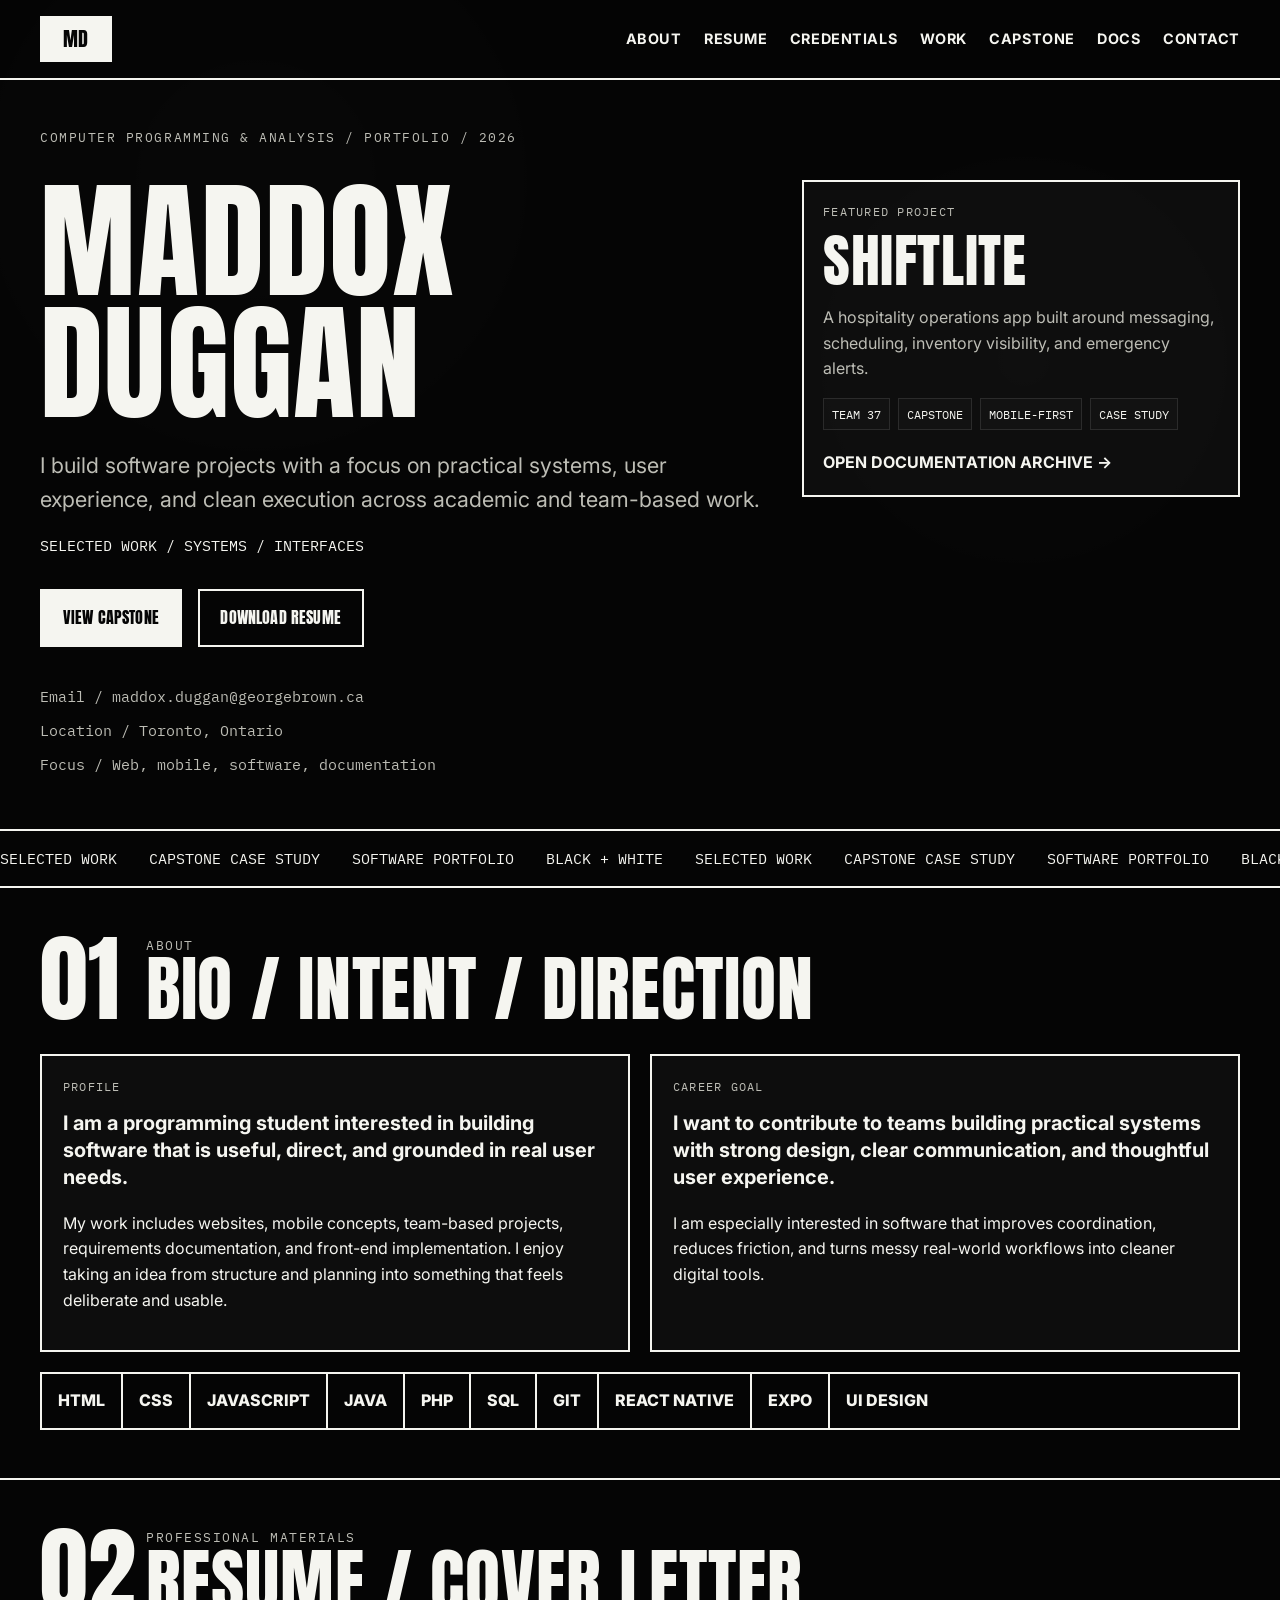
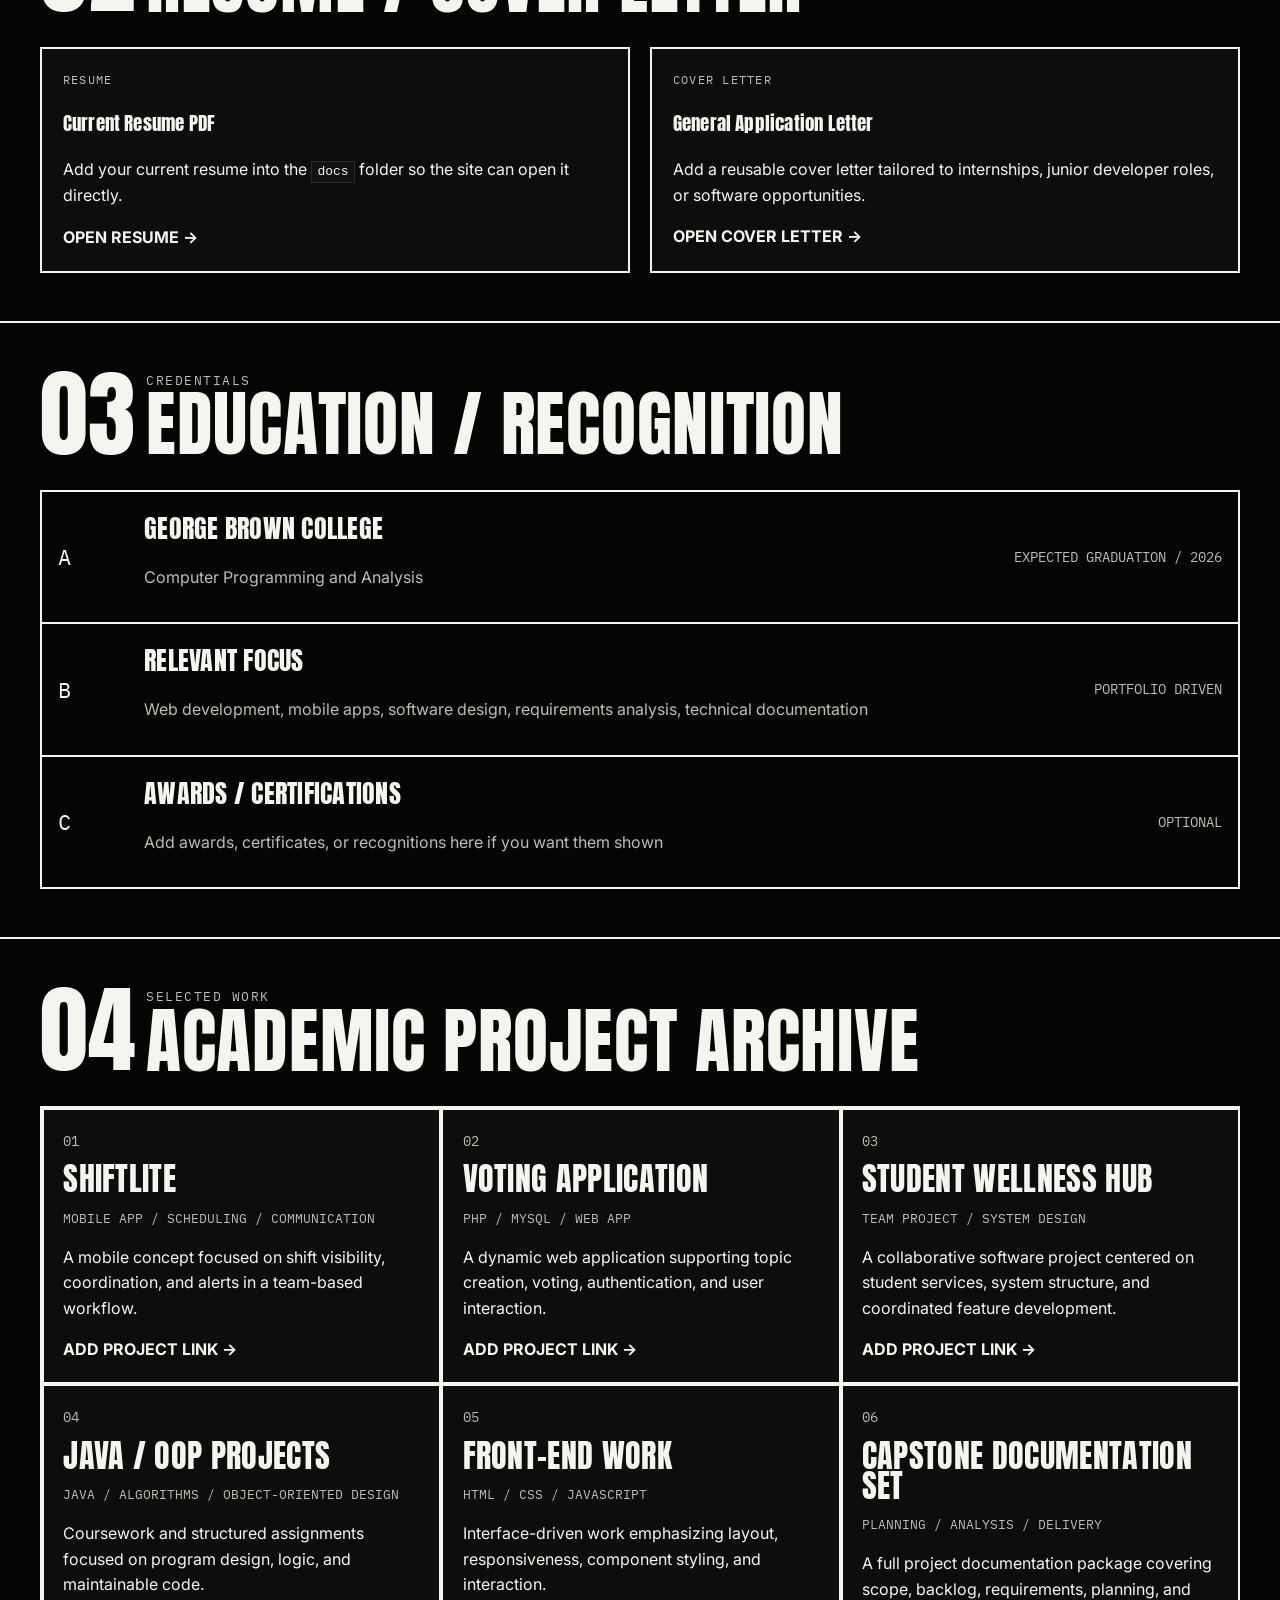
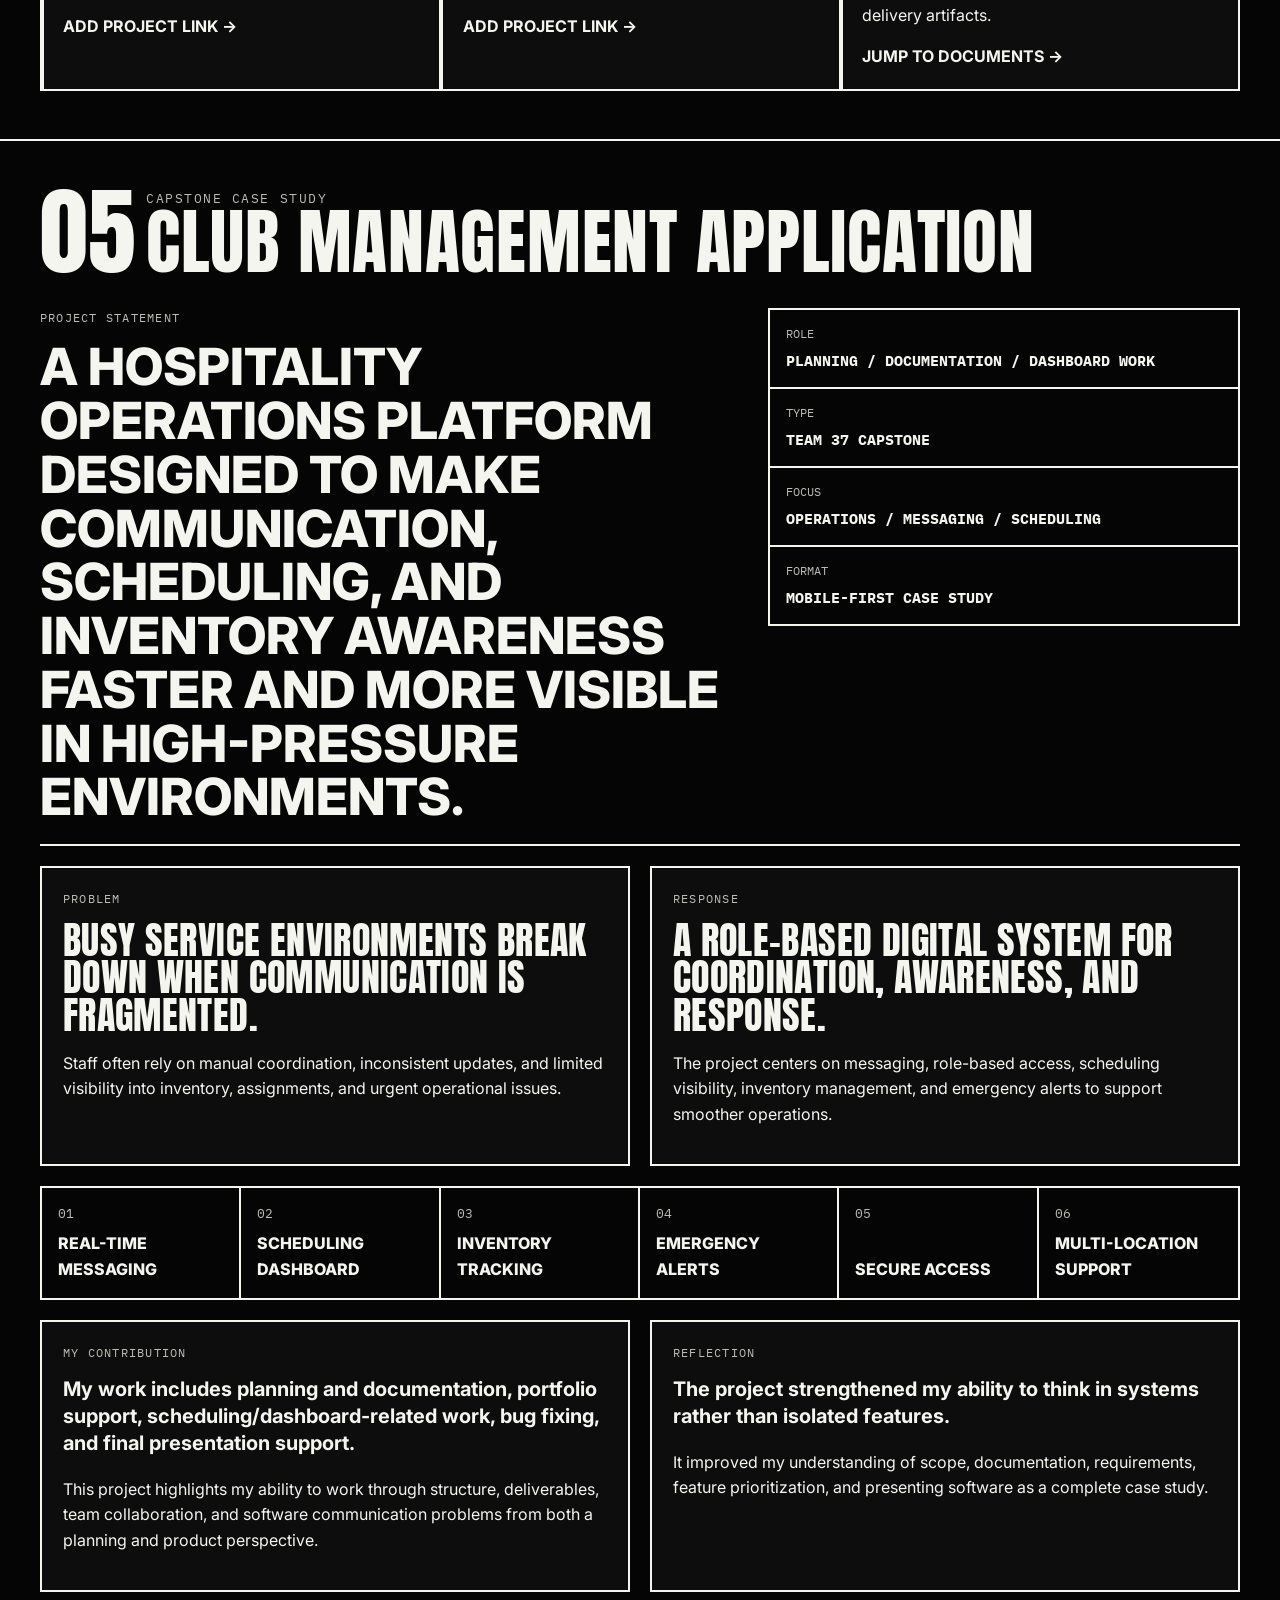
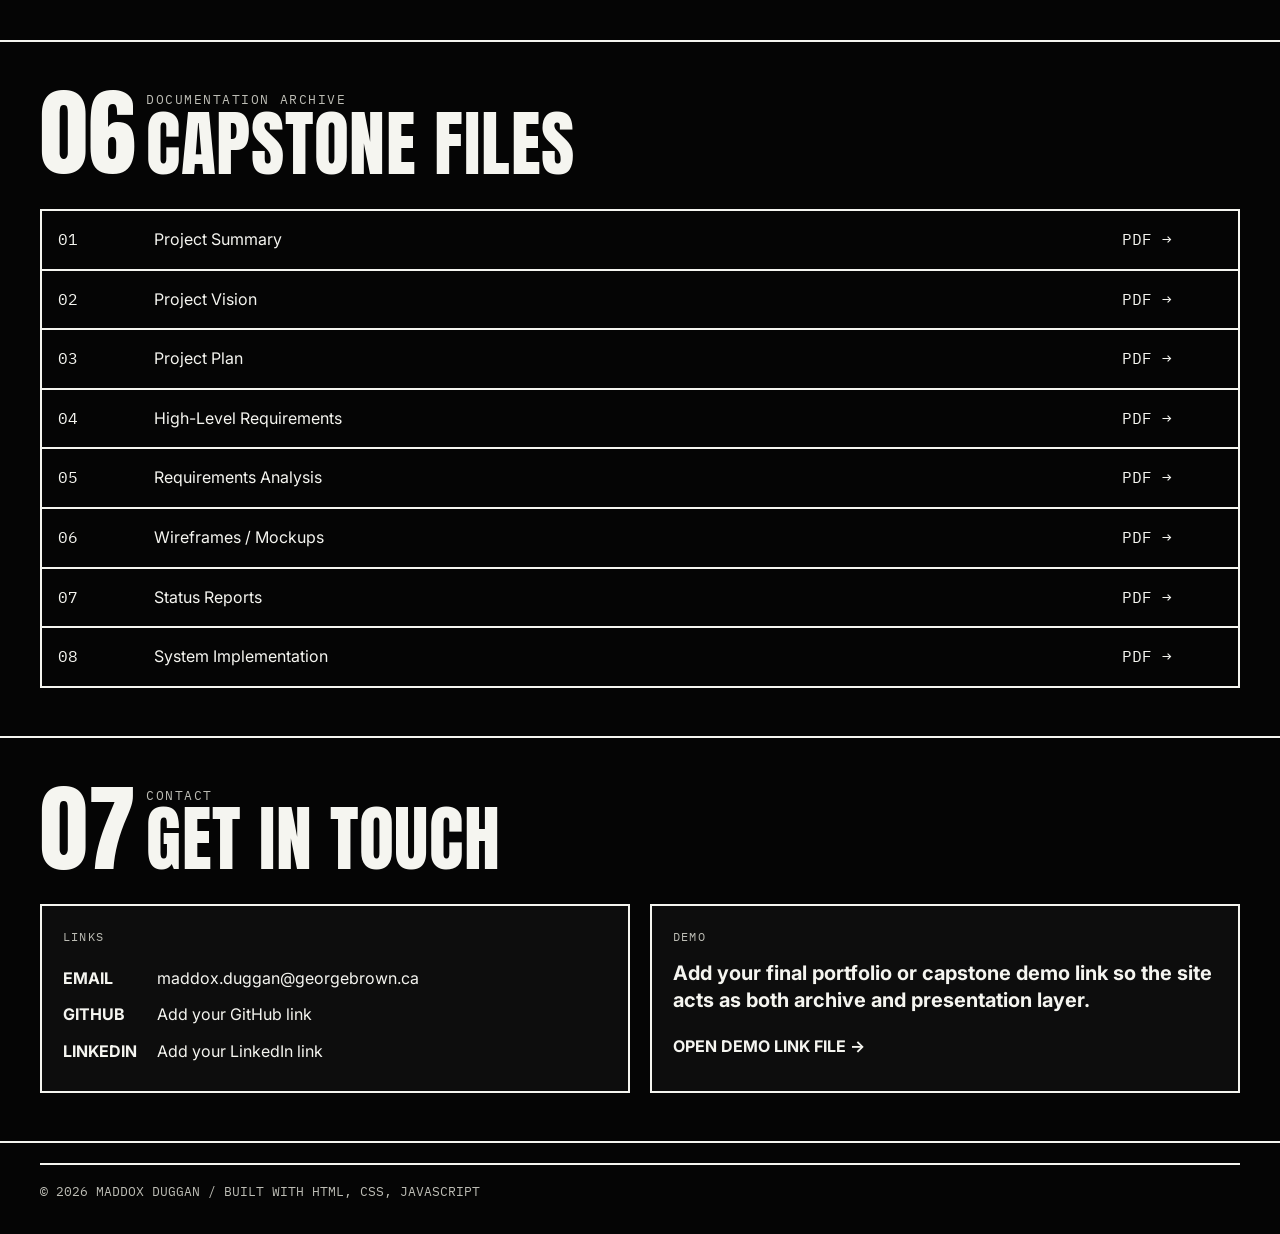
==== index.html @ ca5f4f42 "new design commit" ====
<!DOCTYPE html>
<html lang="en">
<head>
    <meta charset="UTF-8" />
    <meta name="viewport" content="width=device-width, initial-scale=1.0" />
    <title>Maddox Duggan | Portfolio</title>
    <meta
            name="description"
            content="Brutalist black-and-white portfolio for Maddox Duggan featuring capstone work, academic projects, and professional materials."
    />

    <link rel="preconnect" href="https://fonts.googleapis.com" />
    <link rel="preconnect" href="https://fonts.gstatic.com" crossorigin />
    <link
            href="https://fonts.googleapis.com/css2?family=Anton&family=IBM+Plex+Mono:wght@400;500;700&family=Inter:wght@400;500;600;700;800&display=swap"
            rel="stylesheet"
    />

    <link rel="stylesheet" href="css/styles.css" />
</head>
<body>
<div class="noise"></div>

<header class="site-header">
    <div class="container nav">
        <a href="#home" class="logo">MD</a>

        <button
                class="nav-toggle"
                id="navToggle"
                aria-label="Open navigation menu"
                aria-expanded="false"
        >
            MENU
        </button>

        <nav class="site-nav" id="siteNav">
            <a href="#about">About</a>
            <a href="#resume">Resume</a>
            <a href="#credentials">Credentials</a>
            <a href="#samples">Work</a>
            <a href="#capstone">Capstone</a>
            <a href="#documents">Docs</a>
            <a href="#contact">Contact</a>
        </nav>
    </div>
</header>

<main>
    <section id="home" class="hero section-lined">
        <div class="container">
            <div class="hero-top reveal">
                <p class="eyebrow">Computer Programming & Analysis / Portfolio / 2026</p>
            </div>

            <div class="hero-grid">
                <div class="hero-left reveal">
                    <h1 class="hero-name">
                        <span>Maddox</span>
                        <span>Duggan</span>
                    </h1>

                    <p class="hero-subtitle">
                        I build software projects with a focus on practical systems,
                        user experience, and clean execution across academic and team-based work.
                    </p>

                    <p class="type-line mono">
                        <span id="typedText"></span>
                    </p>

                    <div class="hero-actions">
                        <a class="btn btn-primary" href="#capstone">View Capstone</a>
                        <a class="btn btn-secondary" href="docs/resume.pdf" target="_blank">Download Resume</a>
                    </div>

                    <ul class="hero-meta mono">
                        <li>Email / maddox.duggan@georgebrown.ca</li>
                        <li>Location / Toronto, Ontario</li>
                        <li>Focus / Web, mobile, software, documentation</li>
                    </ul>
                </div>

                <aside class="hero-right reveal">
                    <div class="hero-panel">
                        <p class="panel-label mono">Featured Project</p>
                        <h2>ShiftLite</h2>
                        <p>
                            A hospitality operations app built around messaging, scheduling,
                            inventory visibility, and emergency alerts.
                        </p>

                        <div class="hero-tags mono">
                            <span>team 37</span>
                            <span>capstone</span>
                            <span>mobile-first</span>
                            <span>case study</span>
                        </div>

                        <a class="text-link" href="#documents">Open documentation archive →</a>
                    </div>
                </aside>
            </div>
        </div>
    </section>

    <section class="marquee-section">
        <div class="marquee">
            <div class="marquee-track mono">
                <span>SELECTED WORK</span>
                <span>CAPSTONE CASE STUDY</span>
                <span>SOFTWARE PORTFOLIO</span>
                <span>BLACK + WHITE</span>
                <span>SELECTED WORK</span>
                <span>CAPSTONE CASE STUDY</span>
                <span>SOFTWARE PORTFOLIO</span>
                <span>BLACK + WHITE</span>
            </div>
        </div>
    </section>

    <section id="about" class="section section-lined">
        <div class="container">
            <div class="section-header reveal">
                <span class="section-number">01</span>
                <div>
                    <p class="eyebrow">About</p>
                    <h2>Bio / Intent / Direction</h2>
                </div>
            </div>

            <div class="split-grid">
                <div class="brutal-card reveal">
                    <p class="card-kicker mono">Profile</p>
                    <p class="large-copy">
                        I am a programming student interested in building software that is
                        useful, direct, and grounded in real user needs.
                    </p>
                    <p>
                        My work includes websites, mobile concepts, team-based projects,
                        requirements documentation, and front-end implementation. I enjoy
                        taking an idea from structure and planning into something that feels
                        deliberate and usable.
                    </p>
                </div>

                <div class="brutal-card reveal">
                    <p class="card-kicker mono">Career Goal</p>
                    <p class="large-copy">
                        I want to contribute to teams building practical systems with strong design,
                        clear communication, and thoughtful user experience.
                    </p>
                    <p>
                        I am especially interested in software that improves coordination,
                        reduces friction, and turns messy real-world workflows into cleaner digital tools.
                    </p>
                </div>
            </div>

            <div class="skills-strip reveal">
                <span>HTML</span>
                <span>CSS</span>
                <span>JAVASCRIPT</span>
                <span>JAVA</span>
                <span>PHP</span>
                <span>SQL</span>
                <span>GIT</span>
                <span>REACT NATIVE</span>
                <span>EXPO</span>
                <span>UI DESIGN</span>
            </div>
        </div>
    </section>

    <section id="resume" class="section section-lined">
        <div class="container">
            <div class="section-header reveal">
                <span class="section-number">02</span>
                <div>
                    <p class="eyebrow">Professional Materials</p>
                    <h2>Resume / Cover Letter</h2>
                </div>
            </div>

            <div class="split-grid">
                <div class="brutal-card reveal">
                    <p class="card-kicker mono">Resume</p>
                    <h3>Current Resume PDF</h3>
                    <p>
                        Add your current resume into the <code>docs</code> folder so the site
                        can open it directly.
                    </p>
                    <a class="text-link" href="docs/resume.pdf" target="_blank">Open Resume →</a>
                </div>

                <div class="brutal-card reveal">
                    <p class="card-kicker mono">Cover Letter</p>
                    <h3>General Application Letter</h3>
                    <p>
                        Add a reusable cover letter tailored to internships, junior developer
                        roles, or software opportunities.
                    </p>
                    <a class="text-link" href="docs/cover-letter.pdf" target="_blank">Open Cover Letter →</a>
                </div>
            </div>
        </div>
    </section>

    <section id="credentials" class="section section-lined">
        <div class="container">
            <div class="section-header reveal">
                <span class="section-number">03</span>
                <div>
                    <p class="eyebrow">Credentials</p>
                    <h2>Education / Recognition</h2>
                </div>
            </div>

            <div class="stack-grid">
                <div class="row-card reveal">
                    <div class="row-index mono">A</div>
                    <div class="row-content">
                        <h3>George Brown College</h3>
                        <p>Computer Programming and Analysis</p>
                    </div>
                    <div class="row-meta mono">Expected Graduation / 2026</div>
                </div>

                <div class="row-card reveal">
                    <div class="row-index mono">B</div>
                    <div class="row-content">
                        <h3>Relevant Focus</h3>
                        <p>Web development, mobile apps, software design, requirements analysis, technical documentation</p>
                    </div>
                    <div class="row-meta mono">Portfolio Driven</div>
                </div>

                <div class="row-card reveal">
                    <div class="row-index mono">C</div>
                    <div class="row-content">
                        <h3>Awards / Certifications</h3>
                        <p>Add awards, certificates, or recognitions here if you want them shown</p>
                    </div>
                    <div class="row-meta mono">Optional</div>
                </div>
            </div>
        </div>
    </section>

    <section id="samples" class="section section-lined">
        <div class="container">
            <div class="section-header reveal">
                <span class="section-number">04</span>
                <div>
                    <p class="eyebrow">Selected Work</p>
                    <h2>Academic Project Archive</h2>
                </div>
            </div>

            <div class="work-grid">
                <article class="work-card reveal">
                    <p class="work-index mono">01</p>
                    <h3>ShiftLite</h3>
                    <p class="mono small-meta">Mobile App / Scheduling / Communication</p>
                    <p>
                        A mobile concept focused on shift visibility, coordination,
                        and alerts in a team-based workflow.
                    </p>
                    <a class="text-link" href="#">Add project link →</a>
                </article>

                <article class="work-card reveal">
                    <p class="work-index mono">02</p>
                    <h3>Voting Application</h3>
                    <p class="mono small-meta">PHP / MySQL / Web App</p>
                    <p>
                        A dynamic web application supporting topic creation, voting,
                        authentication, and user interaction.
                    </p>
                    <a class="text-link" href="#">Add project link →</a>
                </article>

                <article class="work-card reveal">
                    <p class="work-index mono">03</p>
                    <h3>Student Wellness Hub</h3>
                    <p class="mono small-meta">Team Project / System Design</p>
                    <p>
                        A collaborative software project centered on student services,
                        system structure, and coordinated feature development.
                    </p>
                    <a class="text-link" href="#">Add project link →</a>
                </article>

                <article class="work-card reveal">
                    <p class="work-index mono">04</p>
                    <h3>Java / OOP Projects</h3>
                    <p class="mono small-meta">Java / Algorithms / Object-Oriented Design</p>
                    <p>
                        Coursework and structured assignments focused on program design,
                        logic, and maintainable code.
                    </p>
                    <a class="text-link" href="#">Add project link →</a>
                </article>

                <article class="work-card reveal">
                    <p class="work-index mono">05</p>
                    <h3>Front-End Work</h3>
                    <p class="mono small-meta">HTML / CSS / JavaScript</p>
                    <p>
                        Interface-driven work emphasizing layout, responsiveness,
                        component styling, and interaction.
                    </p>
                    <a class="text-link" href="#">Add project link →</a>
                </article>

                <article class="work-card reveal">
                    <p class="work-index mono">06</p>
                    <h3>Capstone Documentation Set</h3>
                    <p class="mono small-meta">Planning / Analysis / Delivery</p>
                    <p>
                        A full project documentation package covering scope, backlog,
                        requirements, planning, and delivery artifacts.
                    </p>
                    <a class="text-link" href="#documents">Jump to documents →</a>
                </article>
            </div>
        </div>
    </section>

    <section id="capstone" class="section section-lined capstone-case">
        <div class="container">
            <div class="section-header reveal">
                <span class="section-number">05</span>
                <div>
                    <p class="eyebrow">Capstone Case Study</p>
                    <h2>Club Management Application</h2>
                </div>
            </div>

            <div class="case-hero reveal">
                <div class="case-statement">
                    <p class="card-kicker mono">Project Statement</p>
                    <p class="case-large">
                        A hospitality operations platform designed to make communication,
                        scheduling, and inventory awareness faster and more visible in high-pressure environments.
                    </p>
                </div>

                <div class="case-meta mono">
                    <div><span>Role</span><strong>Planning / Documentation / Dashboard Work</strong></div>
                    <div><span>Type</span><strong>Team 37 Capstone</strong></div>
                    <div><span>Focus</span><strong>Operations / Messaging / Scheduling</strong></div>
                    <div><span>Format</span><strong>Mobile-first case study</strong></div>
                </div>
            </div>

            <div class="case-grid">
                <div class="case-block reveal">
                    <p class="card-kicker mono">Problem</p>
                    <h3>Busy service environments break down when communication is fragmented.</h3>
                    <p>
                        Staff often rely on manual coordination, inconsistent updates, and limited
                        visibility into inventory, assignments, and urgent operational issues.
                    </p>
                </div>

                <div class="case-block reveal">
                    <p class="card-kicker mono">Response</p>
                    <h3>A role-based digital system for coordination, awareness, and response.</h3>
                    <p>
                        The project centers on messaging, role-based access, scheduling visibility,
                        inventory management, and emergency alerts to support smoother operations.
                    </p>
                </div>
            </div>

            <div class="feature-banner reveal">
                <div class="banner-item">
                    <span class="mono">01</span>
                    <p>Real-Time Messaging</p>
                </div>
                <div class="banner-item">
                    <span class="mono">02</span>
                    <p>Scheduling Dashboard</p>
                </div>
                <div class="banner-item">
                    <span class="mono">03</span>
                    <p>Inventory Tracking</p>
                </div>
                <div class="banner-item">
                    <span class="mono">04</span>
                    <p>Emergency Alerts</p>
                </div>
                <div class="banner-item">
                    <span class="mono">05</span>
                    <p>Secure Access</p>
                </div>
                <div class="banner-item">
                    <span class="mono">06</span>
                    <p>Multi-Location Support</p>
                </div>
            </div>

            <div class="split-grid">
                <div class="brutal-card reveal">
                    <p class="card-kicker mono">My Contribution</p>
                    <p class="large-copy">
                        My work includes planning and documentation, portfolio support,
                        scheduling/dashboard-related work, bug fixing, and final presentation support.
                    </p>
                    <p>
                        This project highlights my ability to work through structure, deliverables,
                        team collaboration, and software communication problems from both a planning
                        and product perspective.
                    </p>
                </div>

                <div class="brutal-card reveal">
                    <p class="card-kicker mono">Reflection</p>
                    <p class="large-copy">
                        The project strengthened my ability to think in systems rather than isolated features.
                    </p>
                    <p>
                        It improved my understanding of scope, documentation, requirements,
                        feature prioritization, and presenting software as a complete case study.
                    </p>
                </div>
            </div>
        </div>
    </section>

    <section id="documents" class="section section-lined">
        <div class="container">
            <div class="section-header reveal">
                <span class="section-number">06</span>
                <div>
                    <p class="eyebrow">Documentation Archive</p>
                    <h2>Capstone Files</h2>
                </div>
            </div>

            <div class="docs-list">
                <a class="doc-row reveal" href="docs/F25_T37_Project_Summary.pdf" target="_blank">
                    <span class="mono">01</span>
                    <span>Project Summary</span>
                    <span class="mono">PDF →</span>
                </a>

                <a class="doc-row reveal" href="docs/F25_T37_Project_Vision.pdf" target="_blank">
                    <span class="mono">02</span>
                    <span>Project Vision</span>
                    <span class="mono">PDF →</span>
                </a>

                <a class="doc-row reveal" href="docs/F25_T37_Project_Plan.pdf" target="_blank">
                    <span class="mono">03</span>
                    <span>Project Plan</span>
                    <span class="mono">PDF →</span>
                </a>

                <a class="doc-row reveal" href="docs/F25_T37_High_Level_Requirements.pdf" target="_blank">
                    <span class="mono">04</span>
                    <span>High-Level Requirements</span>
                    <span class="mono">PDF →</span>
                </a>

                <a class="doc-row reveal" href="docs/F25_T37_Requirements_Analysis_and_Design.pdf" target="_blank">
                    <span class="mono">05</span>
                    <span>Requirements Analysis</span>
                    <span class="mono">PDF →</span>
                </a>

                <a class="doc-row reveal" href="docs/F25_T37_Wireframes.pdf" target="_blank">
                    <span class="mono">06</span>
                    <span>Wireframes / Mockups</span>
                    <span class="mono">PDF →</span>
                </a>

                <a class="doc-row reveal" href="docs/F25_T37_Status_Reports.pdf" target="_blank">
                    <span class="mono">07</span>
                    <span>Status Reports</span>
                    <span class="mono">PDF →</span>
                </a>

                <a class="doc-row reveal" href="docs/F25_T37_System_Implementation.pdf" target="_blank">
                    <span class="mono">08</span>
                    <span>System Implementation</span>
                    <span class="mono">PDF →</span>
                </a>
            </div>
        </div>
    </section>

    <section id="contact" class="section section-lined">
        <div class="container">
            <div class="section-header reveal">
                <span class="section-number">07</span>
                <div>
                    <p class="eyebrow">Contact</p>
                    <h2>Get In Touch</h2>
                </div>
            </div>

            <div class="split-grid">
                <div class="brutal-card reveal">
                    <p class="card-kicker mono">Links</p>
                    <ul class="contact-list">
                        <li><strong>Email</strong> <a href="mailto:maddox.duggan@georgebrown.ca">maddox.duggan@georgebrown.ca</a></li>
                        <li><strong>GitHub</strong> <a href="#" target="_blank">Add your GitHub link</a></li>
                        <li><strong>LinkedIn</strong> <a href="#" target="_blank">Add your LinkedIn link</a></li>
                    </ul>
                </div>

                <div class="brutal-card reveal">
                    <p class="card-kicker mono">Demo</p>
                    <p class="large-copy">
                        Add your final portfolio or capstone demo link so the site acts as both archive and presentation layer.
                    </p>
                    <a class="text-link" href="videos/demo-link.txt" target="_blank">Open demo link file →</a>
                </div>
            </div>
        </div>
    </section>
</main>

<button id="backToTop" class="back-to-top" aria-label="Back to top">↑</button>

<footer class="site-footer">
    <div class="container footer-inner">
        <p class="mono">© 2026 Maddox Duggan / Built with HTML, CSS, JavaScript</p>
    </div>
</footer>

<script src="js/script.js"></script>
</body>
</html>
---- css/styles.css ----
:root {
    --bg: #050505;
    --surface: #0d0d0d;
    --surface-2: #111111;
    --text: #f5f5f0;
    --muted: #bdbdb5;
    --line: #2a2a2a;
    --line-strong: #f5f5f0;
    --max-width: 1200px;
}

* {
    box-sizing: border-box;
}

html {
    scroll-behavior: smooth;
}

body {
    margin: 0;
    background: var(--bg);
    color: var(--text);
    font-family: "Inter", sans-serif;
    line-height: 1.6;
    overflow-x: hidden;
}

body.menu-open {
    overflow: hidden;
}

h1,
h2,
h3,
.logo,
.btn,
.section-number {
    font-family: "Anton", sans-serif;
    font-weight: 400;
    letter-spacing: 0.01em;
}

.mono,
.eyebrow,
.card-kicker,
.small-meta,
.row-meta,
.row-index,
.work-index {
    font-family: "IBM Plex Mono", monospace;
}

a {
    color: var(--text);
    text-decoration: none;
}

img {
    max-width: 100%;
    display: block;
}

code {
    background: #111;
    border: 1px solid var(--line);
    padding: 0.15rem 0.35rem;
}

.container {
    width: min(94%, var(--max-width));
    margin: 0 auto;
}

.noise {
    position: fixed;
    inset: 0;
    pointer-events: none;
    opacity: 0.06;
    z-index: 9999;
    background-image:
            radial-gradient(circle at 20% 20%, rgba(255,255,255,0.12) 0, transparent 22%),
            radial-gradient(circle at 80% 40%, rgba(255,255,255,0.08) 0, transparent 18%);
    mix-blend-mode: screen;
}

.site-header {
    position: sticky;
    top: 0;
    z-index: 1000;
    background: rgba(5, 5, 5, 0.96);
    border-bottom: 2px solid var(--line-strong);
}

.nav {
    min-height: 78px;
    display: flex;
    align-items: center;
    justify-content: space-between;
    gap: 1rem;
}

.logo {
    display: inline-flex;
    align-items: center;
    justify-content: center;
    min-width: 72px;
    height: 46px;
    padding: 0 1rem;
    border: 2px solid var(--line-strong);
    background: var(--text);
    color: var(--bg);
    font-size: 1.25rem;
}

.site-nav {
    display: flex;
    gap: 1.4rem;
    align-items: center;
}

.site-nav a {
    position: relative;
    text-transform: uppercase;
    font-size: 0.9rem;
    font-weight: 700;
    letter-spacing: 0.04em;
}

.site-nav a::after {
    content: "";
    position: absolute;
    left: 0;
    bottom: -0.35rem;
    width: 0;
    height: 2px;
    background: var(--text);
    transition: width 0.18s ease;
}

.site-nav a:hover::after,
.site-nav a.active::after {
    width: 100%;
}

.nav-toggle,
.back-to-top {
    border: 2px solid var(--line-strong);
    background: transparent;
    color: var(--text);
    font-family: "IBM Plex Mono", monospace;
    cursor: pointer;
}

.nav-toggle {
    display: none;
    padding: 0.8rem 1rem;
}

.hero {
    padding: 2rem 0 0;
}

.section-lined {
    border-bottom: 2px solid var(--line-strong);
}

.hero-top {
    padding: 1rem 0 0;
}

.eyebrow {
    margin: 0;
    font-size: 0.8rem;
    text-transform: uppercase;
    letter-spacing: 0.12em;
    color: var(--muted);
}

.hero-grid {
    display: grid;
    grid-template-columns: 1.25fr 0.75fr;
    gap: 2rem;
    padding: 2rem 0 3rem;
}

.hero-name {
    margin: 0;
    font-size: clamp(4rem, 10vw, 9rem);
    line-height: 0.95;
    text-transform: uppercase;
}

.hero-name span {
    display: block;
}

.hero-subtitle {
    max-width: 780px;
    font-size: 1.35rem;
    color: var(--muted);
    margin: 1.5rem 0 1rem;
}

.type-line {
    min-height: 24px;
    margin: 0 0 2rem;
    color: var(--text);
    font-size: 0.95rem;
    text-transform: uppercase;
}

.hero-actions {
    display: flex;
    flex-wrap: wrap;
    gap: 1rem;
    margin-bottom: 2rem;
}

.btn {
    display: inline-flex;
    align-items: center;
    justify-content: center;
    min-height: 56px;
    padding: 0.9rem 1.3rem;
    border: 2px solid var(--line-strong);
    font-size: 1rem;
    text-transform: uppercase;
    transition: 0.15s ease;
}

.btn-primary {
    background: var(--text);
    color: var(--bg);
}

.btn-secondary {
    background: transparent;
    color: var(--text);
}

.btn:hover {
    background: var(--text);
    color: var(--bg);
}

.hero-meta {
    list-style: none;
    padding: 0;
    margin: 0;
    color: var(--muted);
    font-size: 0.95rem;
}

.hero-meta li {
    padding: 0.3rem 0;
}

.hero-right {
    display: flex;
    align-items: flex-start;
    justify-content: flex-end;
}

.hero-panel,
.brutal-card,
.work-card,
.case-block {
    border: 2px solid var(--line-strong);
    background: var(--surface);
}

.hero-panel {
    padding: 1.2rem;
    width: 100%;
}

.panel-label,
.card-kicker {
    margin: 0 0 0.8rem;
    color: var(--muted);
    font-size: 0.78rem;
    text-transform: uppercase;
    letter-spacing: 0.1em;
}

.hero-panel h2 {
    margin: 0 0 0.75rem;
    font-size: clamp(2rem, 5vw, 3.6rem);
    line-height: 0.95;
    text-transform: uppercase;
}

.hero-panel p {
    color: var(--muted);
}

.hero-tags {
    display: flex;
    flex-wrap: wrap;
    gap: 0.5rem;
    margin: 1rem 0 1.25rem;
}

.hero-tags span {
    display: inline-block;
    padding: 0.35rem 0.5rem;
    border: 1px solid var(--line);
    background: #111;
    text-transform: uppercase;
    font-size: 0.75rem;
}

.text-link {
    display: inline-block;
    font-weight: 700;
    text-transform: uppercase;
}

.text-link:hover {
    text-decoration: underline;
}

.marquee-section {
    border-bottom: 2px solid var(--line-strong);
}

.marquee {
    overflow: hidden;
    white-space: nowrap;
    padding: 0.9rem 0;
}

.marquee-track {
    display: inline-flex;
    gap: 2rem;
    min-width: max-content;
    animation: marqueeMove 20s linear infinite;
    text-transform: uppercase;
    font-size: 0.95rem;
}

@keyframes marqueeMove {
    0% {
        transform: translateX(0);
    }
    100% {
        transform: translateX(-50%);
    }
}

.section {
    padding: 3rem 0;
}

.section-header {
    display: grid;
    grid-template-columns: 90px 1fr;
    gap: 1rem;
    align-items: start;
    margin-bottom: 2rem;
}

.section-number {
    font-size: clamp(2.8rem, 8vw, 6rem);
    line-height: 0.9;
    color: var(--text);
}

.section-header h2 {
    margin: 0;
    font-size: clamp(2rem, 6vw, 4.5rem);
    line-height: 0.92;
    text-transform: uppercase;
}

.split-grid {
    display: grid;
    grid-template-columns: 1fr 1fr;
    gap: 1.25rem;
}

.brutal-card {
    padding: 1.3rem;
}

.large-copy {
    font-size: 1.25rem;
    font-weight: 700;
    line-height: 1.35;
    margin-top: 0;
}

.skills-strip {
    margin-top: 1.25rem;
    display: flex;
    flex-wrap: wrap;
    gap: 0;
    border: 2px solid var(--line-strong);
}

.skills-strip span {
    padding: 0.9rem 1rem;
    border-right: 2px solid var(--line-strong);
    text-transform: uppercase;
    font-weight: 800;
}

.skills-strip span:last-child {
    border-right: 0;
}

.stack-grid {
    display: grid;
    gap: 0;
    border: 2px solid var(--line-strong);
}

.row-card {
    display: grid;
    grid-template-columns: 70px 1fr 230px;
    gap: 1rem;
    align-items: center;
    padding: 1rem;
    border-bottom: 2px solid var(--line-strong);
}

.row-card:last-child {
    border-bottom: 0;
}

.row-index {
    font-size: 1.4rem;
}

.row-content h3 {
    margin: 0 0 0.25rem;
    font-size: 1.6rem;
    text-transform: uppercase;
}

.row-content p,
.row-meta {
    color: var(--muted);
}

.row-meta {
    text-align: right;
    font-size: 0.88rem;
    text-transform: uppercase;
}

.work-grid {
    display: grid;
    grid-template-columns: repeat(3, 1fr);
    gap: 0;
    border-top: 2px solid var(--line-strong);
    border-left: 2px solid var(--line-strong);
}

.work-card {
    padding: 1.2rem;
    min-height: 260px;
    border-right: 2px solid var(--line-strong);
    border-bottom: 2px solid var(--line-strong);
    transition: 0.15s ease;
}

.work-card:hover,
.doc-row:hover,
.row-card:hover,
.brutal-card:hover,
.case-block:hover {
    background: var(--text);
    color: var(--bg);
}

.work-card:hover p,
.work-card:hover .small-meta,
.work-card:hover .text-link,
.row-card:hover p,
.row-card:hover .row-meta,
.brutal-card:hover p,
.case-block:hover p,
.case-block:hover .card-kicker {
    color: var(--bg);
}

.work-index {
    font-size: 0.9rem;
    margin: 0 0 0.75rem;
    color: var(--muted);
}

.work-card h3 {
    margin: 0 0 0.5rem;
    font-size: 2rem;
    line-height: 0.95;
    text-transform: uppercase;
}

.small-meta {
    font-size: 0.82rem;
    text-transform: uppercase;
    color: var(--muted);
}

.capstone-case .case-hero {
    display: grid;
    grid-template-columns: 1.2fr 0.8fr;
    gap: 1.25rem;
    padding: 0 0 1.25rem;
    border-bottom: 2px solid var(--line-strong);
    margin-bottom: 1.25rem;
}

.case-large {
    margin: 0;
    font-size: clamp(1.6rem, 4vw, 3.2rem);
    line-height: 1.05;
    font-weight: 800;
    text-transform: uppercase;
}

.case-meta {
    display: grid;
    gap: 0;
    border: 2px solid var(--line-strong);
    height: fit-content;
}

.case-meta div {
    display: flex;
    flex-direction: column;
    gap: 0.25rem;
    padding: 0.9rem 1rem;
    border-bottom: 2px solid var(--line-strong);
}

.case-meta div:last-child {
    border-bottom: 0;
}

.case-meta span {
    color: var(--muted);
    text-transform: uppercase;
    font-size: 0.78rem;
}

.case-meta strong {
    font-size: 0.95rem;
    text-transform: uppercase;
}

.case-grid {
    display: grid;
    grid-template-columns: 1fr 1fr;
    gap: 1.25rem;
    margin-bottom: 1.25rem;
}

.case-block {
    padding: 1.3rem;
}

.case-block h3 {
    margin: 0 0 0.75rem;
    font-size: clamp(1.5rem, 3vw, 2.5rem);
    line-height: 0.98;
    text-transform: uppercase;
}

.feature-banner {
    display: grid;
    grid-template-columns: repeat(6, 1fr);
    border: 2px solid var(--line-strong);
    margin-bottom: 1.25rem;
}

.banner-item {
    min-height: 110px;
    padding: 1rem;
    border-right: 2px solid var(--line-strong);
    display: flex;
    flex-direction: column;
    justify-content: space-between;
}

.banner-item:last-child {
    border-right: 0;
}

.banner-item span {
    font-size: 0.8rem;
    color: var(--muted);
}

.banner-item p {
    margin: 0;
    font-weight: 800;
    text-transform: uppercase;
}

.docs-list {
    border: 2px solid var(--line-strong);
}

.doc-row {
    display: grid;
    grid-template-columns: 80px 1fr 100px;
    gap: 1rem;
    align-items: center;
    padding: 1rem;
    border-bottom: 2px solid var(--line-strong);
    transition: 0.15s ease;
}

.doc-row:last-child {
    border-bottom: 0;
}

.contact-list {
    list-style: none;
    padding: 0;
    margin: 0;
}

.contact-list li {
    padding: 0.35rem 0;
}

.contact-list strong {
    display: inline-block;
    min-width: 90px;
    text-transform: uppercase;
}

.site-footer {
    padding: 1.25rem 0 2rem;
}

.footer-inner {
    border-top: 2px solid var(--line-strong);
    padding-top: 1rem;
}

.footer-inner p {
    margin: 0;
    color: var(--muted);
    text-transform: uppercase;
    font-size: 0.82rem;
}

.back-to-top {
    position: fixed;
    right: 1rem;
    bottom: 1rem;
    width: 52px;
    height: 52px;
    display: none;
    place-items: center;
    z-index: 1000;
    font-size: 1.2rem;
}

.back-to-top.show {
    display: grid;
}

.reveal {
    opacity: 0;
    transform: translateY(18px);
    transition: opacity 0.55s ease, transform 0.55s ease;
}

.reveal.visible {
    opacity: 1;
    transform: translateY(0);
}

@media (max-width: 1100px) {
    .hero-grid,
    .capstone-case .case-hero,
    .case-grid,
    .split-grid {
        grid-template-columns: 1fr;
    }

    .work-grid {
        grid-template-columns: 1fr 1fr;
    }

    .feature-banner {
        grid-template-columns: repeat(3, 1fr);
    }

    .row-card {
        grid-template-columns: 60px 1fr;
    }

    .row-meta {
        text-align: left;
    }
}

@media (max-width: 768px) {
    .nav {
        flex-wrap: wrap;
        padding: 1rem 0;
    }

    .nav-toggle {
        display: inline-flex;
    }

    .site-nav {
        display: none;
        width: 100%;
        flex-direction: column;
        align-items: flex-start;
        padding: 0.5rem 0 1rem;
        border-top: 2px solid var(--line-strong);
        margin-top: 0.5rem;
    }

    .site-nav.open {
        display: flex;
    }

    .hero-name {
        font-size: clamp(3.2rem, 18vw, 5.8rem);
        line-height: 0.96;
    }

    .hero-subtitle {
        font-size: 1.05rem;
    }

    .hero-actions {
        flex-direction: column;
        align-items: stretch;
    }

    .section-header {
        grid-template-columns: 1fr;
    }

    .work-grid,
    .feature-banner {
        grid-template-columns: 1fr;
    }

    .doc-row,
    .row-card {
        grid-template-columns: 1fr;
    }

    .skills-strip {
        flex-direction: column;
    }

    .skills-strip span {
        border-right: 0;
        border-bottom: 2px solid var(--line-strong);
    }

    .skills-strip span:last-child {
        border-bottom: 0;
    }
}
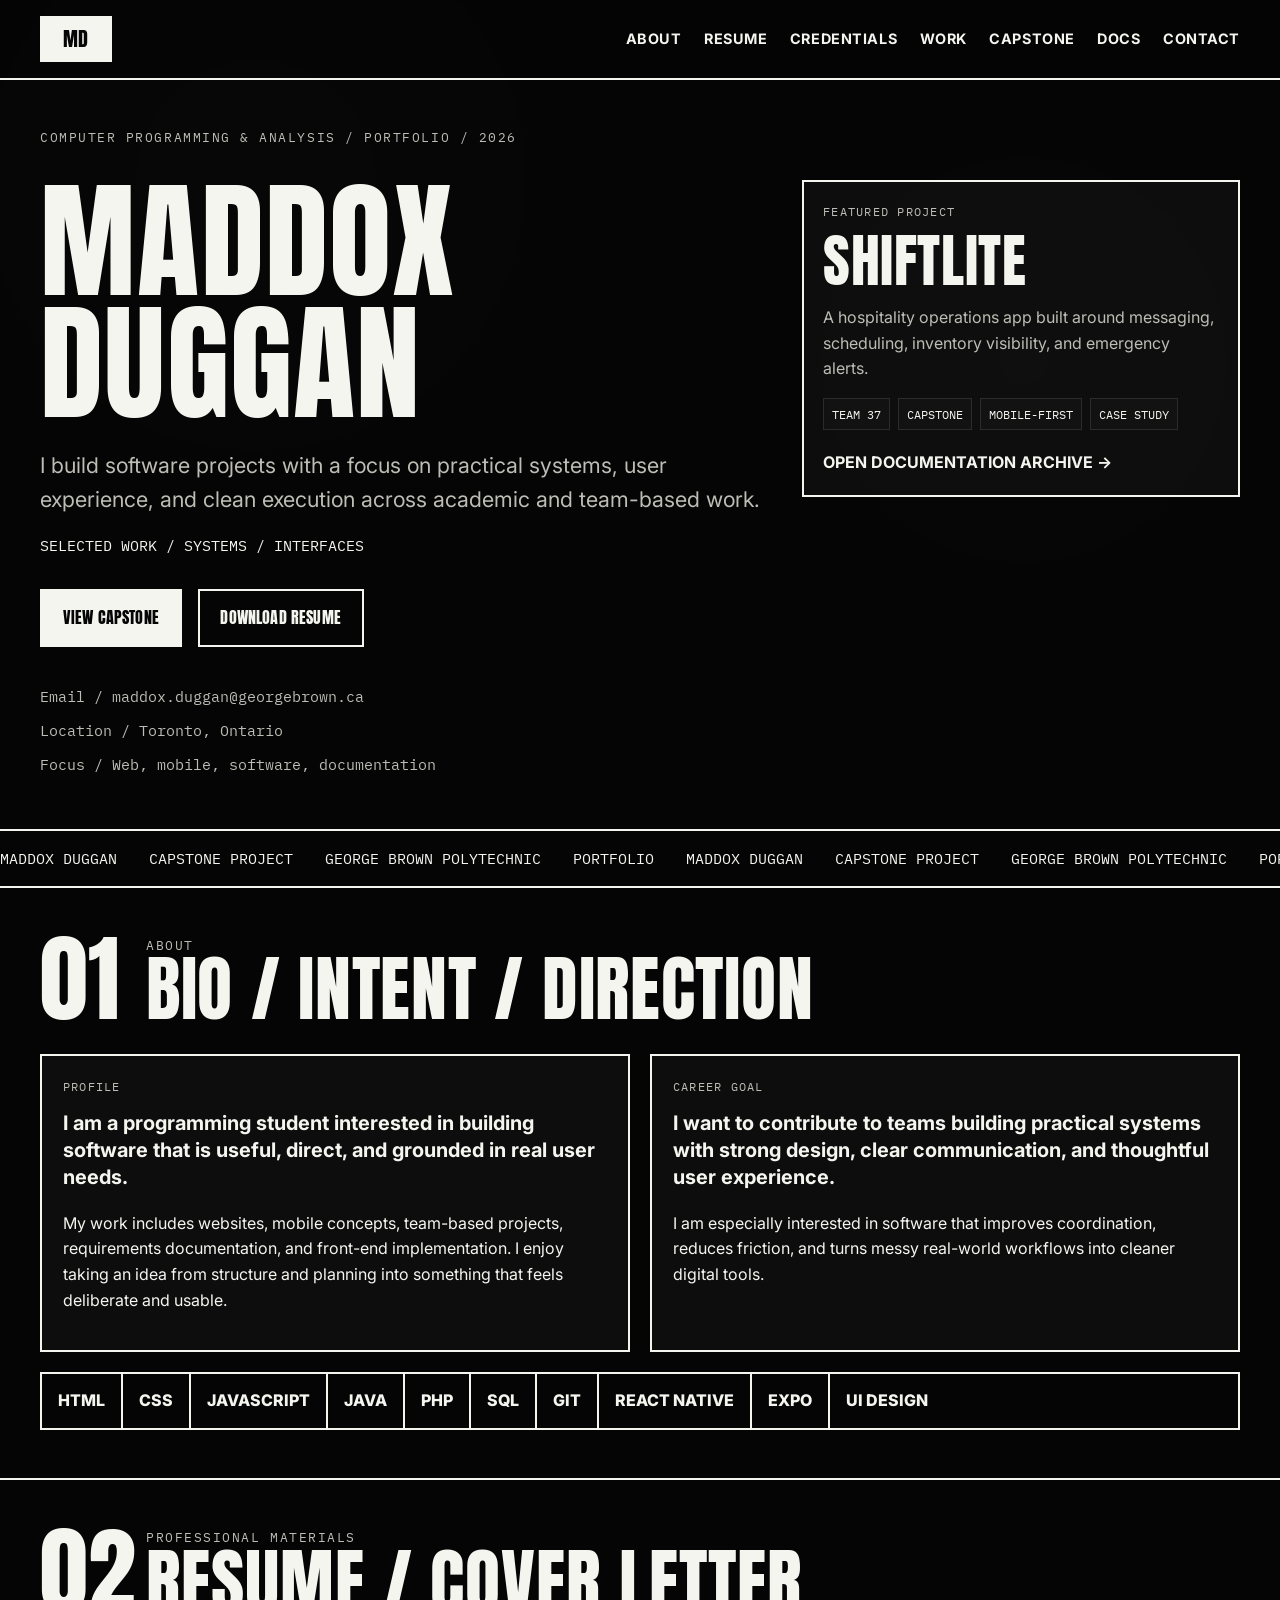
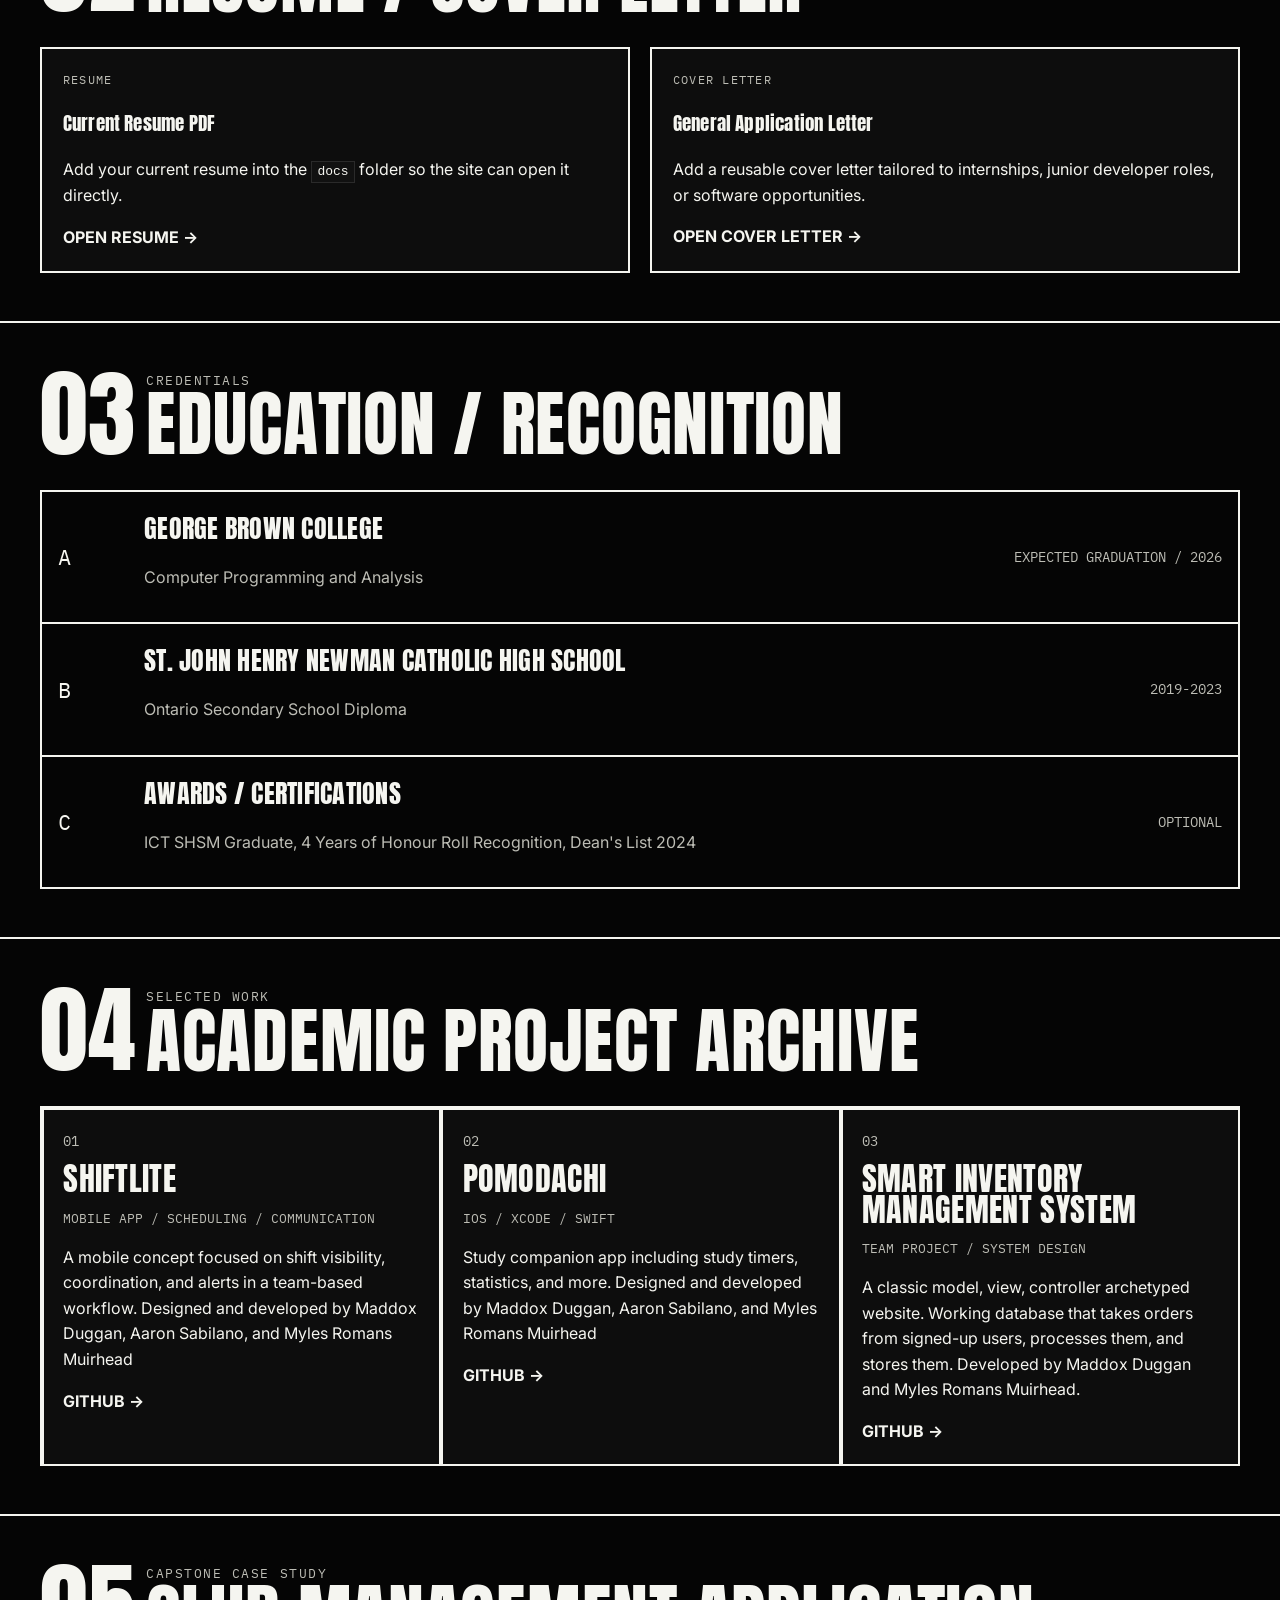
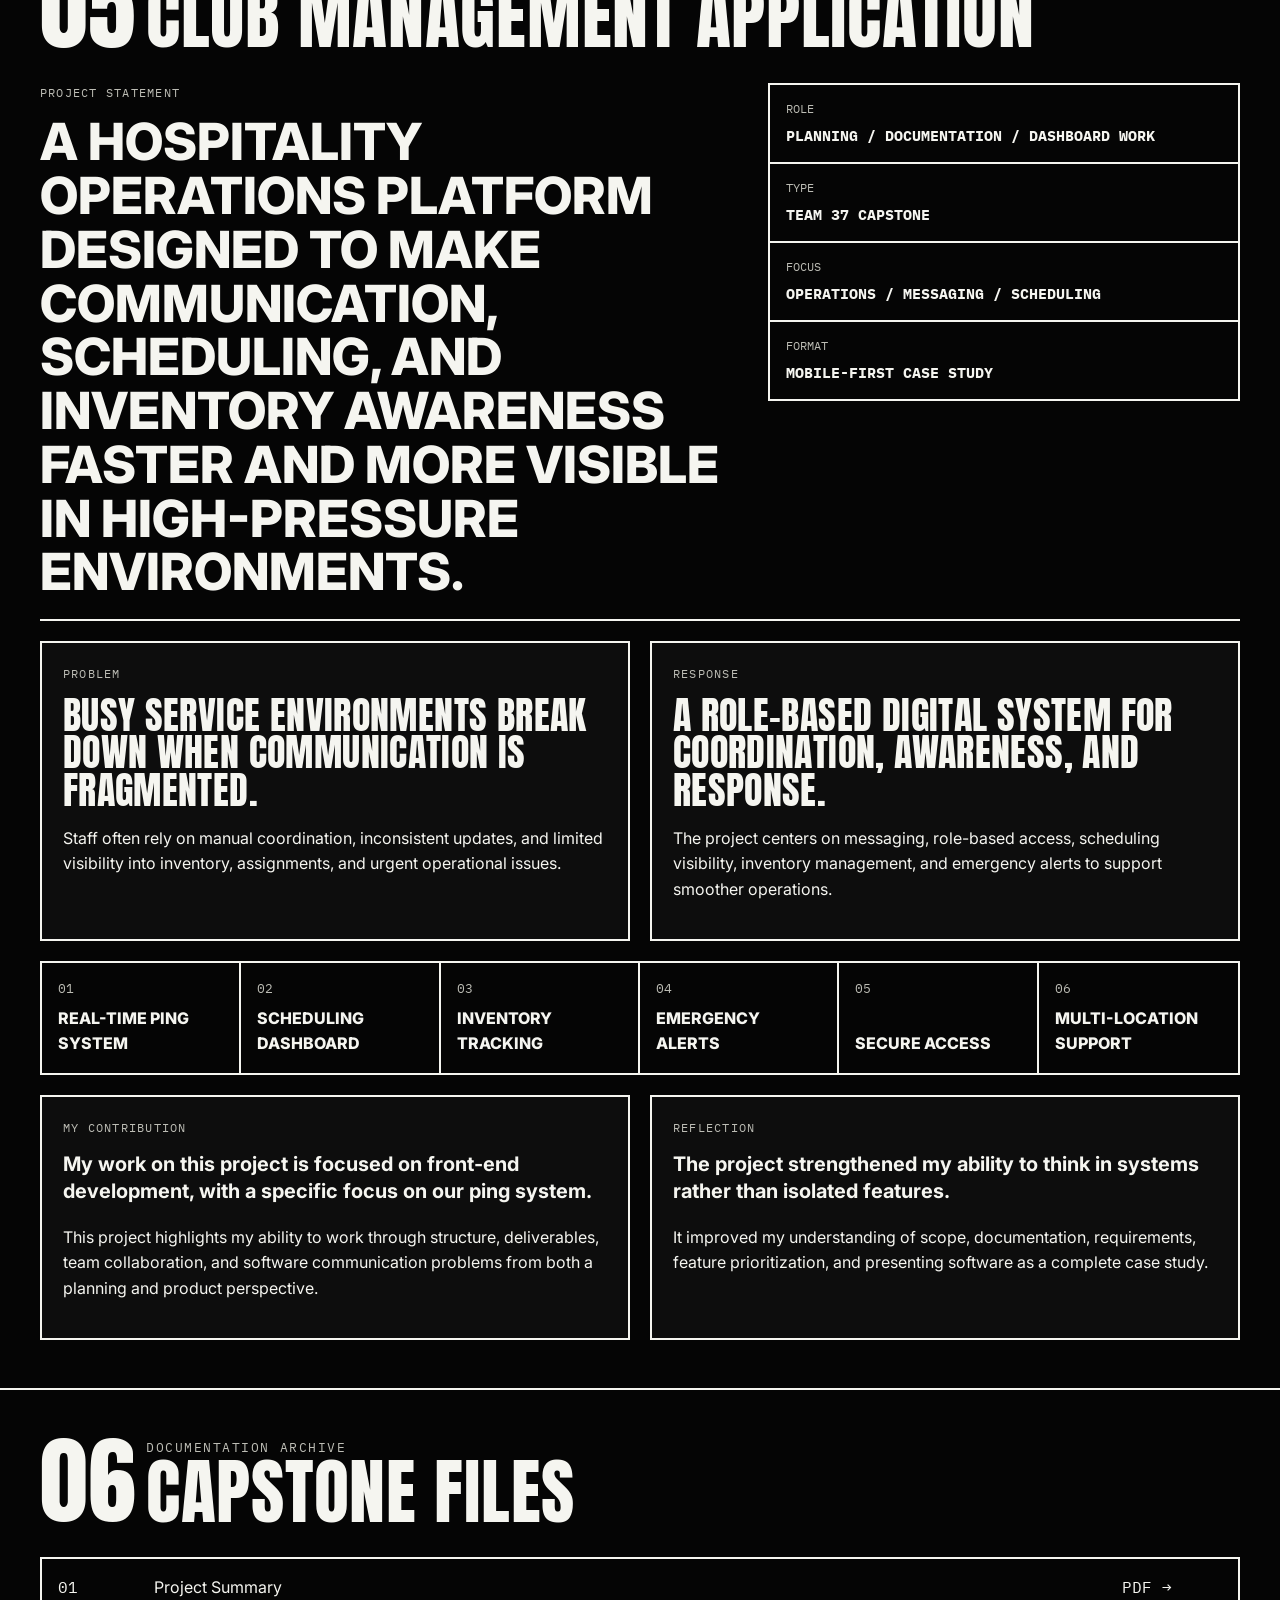
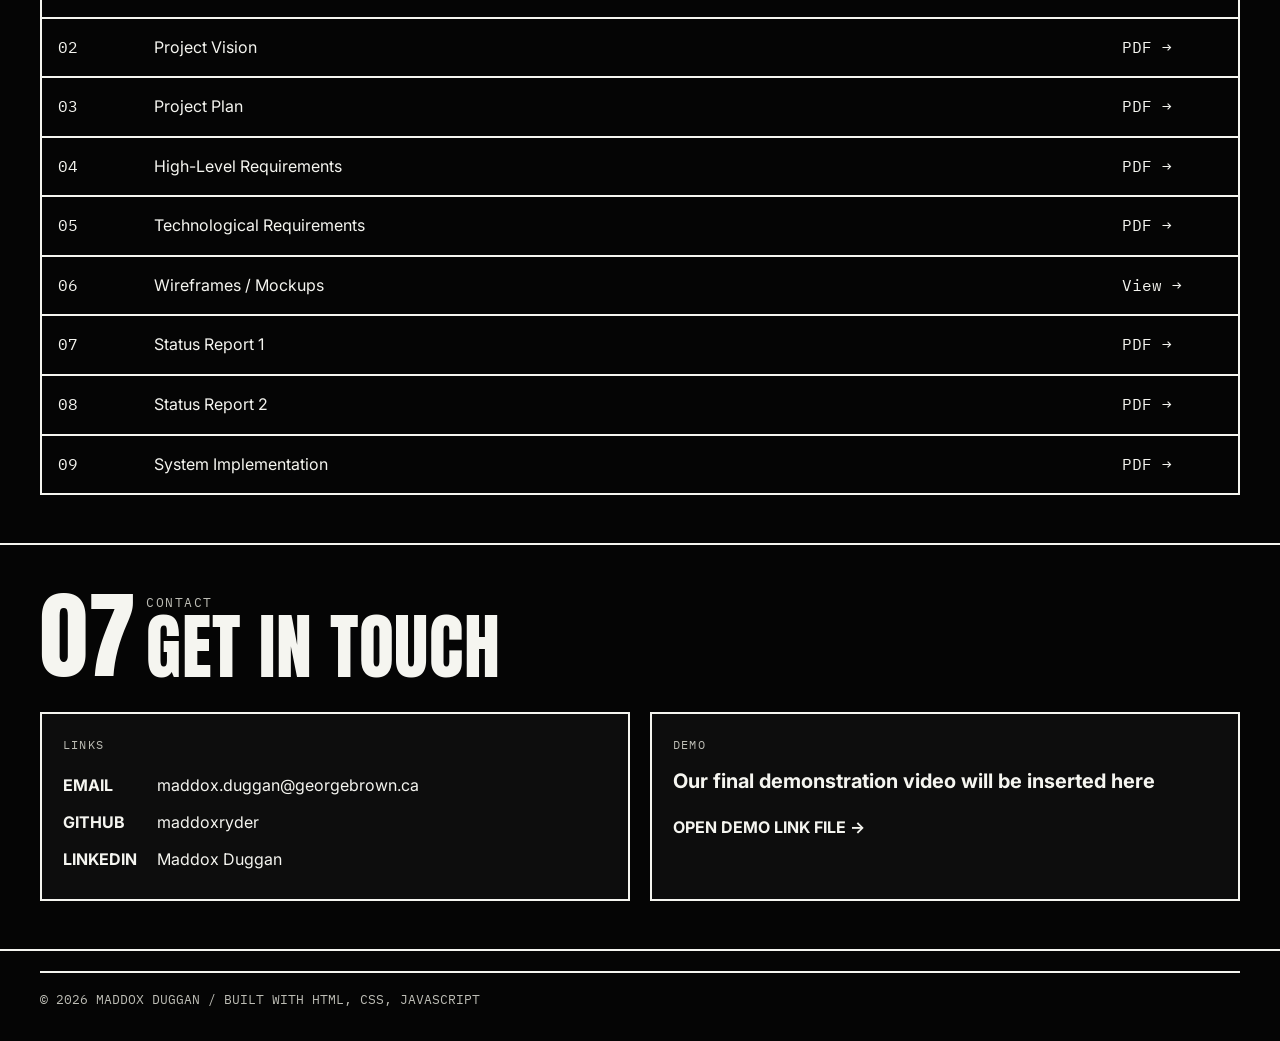
==== commit f156bfaa: "everything except for resume and cover letter commit" ====
--- a/index.html
+++ b/index.html
@@ -107,14 +107,22 @@
     <section class="marquee-section">
         <div class="marquee">
             <div class="marquee-track mono">
-                <span>SELECTED WORK</span>
-                <span>CAPSTONE CASE STUDY</span>
-                <span>SOFTWARE PORTFOLIO</span>
-                <span>BLACK + WHITE</span>
-                <span>SELECTED WORK</span>
-                <span>CAPSTONE CASE STUDY</span>
-                <span>SOFTWARE PORTFOLIO</span>
-                <span>BLACK + WHITE</span>
+                <span>MADDOX DUGGAN</span>
+                <span>CAPSTONE PROJECT</span>
+                <span>GEORGE BROWN POLYTECHNIC</span>
+                <span>PORTFOLIO</span>
+                <span>MADDOX DUGGAN</span>
+                <span>CAPSTONE PROJECT</span>
+                <span>GEORGE BROWN POLYTECHNIC</span>
+                <span>PORTFOLIO</span>
+                <span>MADDOX DUGGAN</span>
+                <span>CAPSTONE PROJECT</span>
+                <span>GEORGE BROWN POLYTECHNIC</span>
+                <span>PORTFOLIO</span>
+                <span>MADDOX DUGGAN</span>
+                <span>CAPSTONE PROJECT</span>
+                <span>GEORGE BROWN POLYTECHNIC</span>
+                <span>PORTFOLIO</span>
             </div>
         </div>
     </section>
@@ -229,17 +237,17 @@
                 <div class="row-card reveal">
                     <div class="row-index mono">B</div>
                     <div class="row-content">
-                        <h3>Relevant Focus</h3>
-                        <p>Web development, mobile apps, software design, requirements analysis, technical documentation</p>
+                        <h3>St. John Henry Newman Catholic High School</h3>
+                        <p>Ontario Secondary School Diploma</p>
                     </div>
-                    <div class="row-meta mono">Portfolio Driven</div>
+                    <div class="row-meta mono">2019-2023</div>
                 </div>
 
                 <div class="row-card reveal">
                     <div class="row-index mono">C</div>
                     <div class="row-content">
                         <h3>Awards / Certifications</h3>
-                        <p>Add awards, certificates, or recognitions here if you want them shown</p>
+                        <p>ICT SHSM Graduate, 4 Years of Honour Roll Recognition, Dean's List 2024</p>
                     </div>
                     <div class="row-meta mono">Optional</div>
                 </div>
@@ -264,64 +272,32 @@
                     <p class="mono small-meta">Mobile App / Scheduling / Communication</p>
                     <p>
                         A mobile concept focused on shift visibility, coordination,
-                        and alerts in a team-based workflow.
-                    </p>
-                    <a class="text-link" href="#">Add project link →</a>
+                        and alerts in a team-based workflow. Designed and developed by Maddox Duggan, Aaron Sabilano,
+                        and Myles Romans Muirhead
+                    </p>
+                    <a class="text-link" href="https://github.com/maddoxryder/ShiftLite">GitHub →</a>
                 </article>
 
                 <article class="work-card reveal">
                     <p class="work-index mono">02</p>
-                    <h3>Voting Application</h3>
-                    <p class="mono small-meta">PHP / MySQL / Web App</p>
-                    <p>
-                        A dynamic web application supporting topic creation, voting,
-                        authentication, and user interaction.
-                    </p>
-                    <a class="text-link" href="#">Add project link →</a>
+                    <h3>Pomodachi</h3>
+                    <p class="mono small-meta">iOS / XCode / Swift</p>
+                    <p>
+                        Study companion app including study timers, statistics, and more. Designed and developed by Maddox Duggan, Aaron Sabilano,
+                         and Myles Romans Muirhead
+                    </p>
+                    <a class="text-link" href="https://github.com/aaronsabilano/Pomodachi-Prototype">GitHub →</a>
                 </article>
 
                 <article class="work-card reveal">
                     <p class="work-index mono">03</p>
-                    <h3>Student Wellness Hub</h3>
+                    <h3>Smart Inventory Management System</h3>
                     <p class="mono small-meta">Team Project / System Design</p>
                     <p>
-                        A collaborative software project centered on student services,
-                        system structure, and coordinated feature development.
-                    </p>
-                    <a class="text-link" href="#">Add project link →</a>
-                </article>
-
-                <article class="work-card reveal">
-                    <p class="work-index mono">04</p>
-                    <h3>Java / OOP Projects</h3>
-                    <p class="mono small-meta">Java / Algorithms / Object-Oriented Design</p>
-                    <p>
-                        Coursework and structured assignments focused on program design,
-                        logic, and maintainable code.
-                    </p>
-                    <a class="text-link" href="#">Add project link →</a>
-                </article>
-
-                <article class="work-card reveal">
-                    <p class="work-index mono">05</p>
-                    <h3>Front-End Work</h3>
-                    <p class="mono small-meta">HTML / CSS / JavaScript</p>
-                    <p>
-                        Interface-driven work emphasizing layout, responsiveness,
-                        component styling, and interaction.
-                    </p>
-                    <a class="text-link" href="#">Add project link →</a>
-                </article>
-
-                <article class="work-card reveal">
-                    <p class="work-index mono">06</p>
-                    <h3>Capstone Documentation Set</h3>
-                    <p class="mono small-meta">Planning / Analysis / Delivery</p>
-                    <p>
-                        A full project documentation package covering scope, backlog,
-                        requirements, planning, and delivery artifacts.
-                    </p>
-                    <a class="text-link" href="#documents">Jump to documents →</a>
+                        A classic model, view, controller archetyped website. Working database that takes orders from signed-up users, processes them, and stores them.
+                        Developed by Maddox Duggan and Myles Romans Muirhead.
+                    </p>
+                    <a class="text-link" href="https://github.com/maddoxryder/smart-inventory-management-system/tree/maddoxBranch">Github →</a>
                 </article>
             </div>
         </div>
@@ -377,7 +353,7 @@
             <div class="feature-banner reveal">
                 <div class="banner-item">
                     <span class="mono">01</span>
-                    <p>Real-Time Messaging</p>
+                    <p>Real-Time Ping System</p>
                 </div>
                 <div class="banner-item">
                     <span class="mono">02</span>
@@ -405,8 +381,7 @@
                 <div class="brutal-card reveal">
                     <p class="card-kicker mono">My Contribution</p>
                     <p class="large-copy">
-                        My work includes planning and documentation, portfolio support,
-                        scheduling/dashboard-related work, bug fixing, and final presentation support.
+                        My work on this project is focused on front-end development, with a specific focus on our ping system.
                     </p>
                     <p>
                         This project highlights my ability to work through structure, deliverables,
@@ -440,50 +415,56 @@
             </div>
 
             <div class="docs-list">
-                <a class="doc-row reveal" href="docs/F25_T37_Project_Summary.pdf" target="_blank">
+                <a class="doc-row reveal" href="docs/F25_T37_Project%20Summary.pdf" target="_blank">
                     <span class="mono">01</span>
                     <span>Project Summary</span>
                     <span class="mono">PDF →</span>
                 </a>
 
-                <a class="doc-row reveal" href="docs/F25_T37_Project_Vision.pdf" target="_blank">
+                <a class="doc-row reveal" href="docs/F25_T37_Project%20Vision.pdf" target="_blank">
                     <span class="mono">02</span>
                     <span>Project Vision</span>
                     <span class="mono">PDF →</span>
                 </a>
 
-                <a class="doc-row reveal" href="docs/F25_T37_Project_Plan.pdf" target="_blank">
+                <a class="doc-row reveal" href="docs/W26_T37_Project%20Plan_v2.0-1.pdf" target="_blank">
                     <span class="mono">03</span>
                     <span>Project Plan</span>
                     <span class="mono">PDF →</span>
                 </a>
 
-                <a class="doc-row reveal" href="docs/F25_T37_High_Level_Requirements.pdf" target="_blank">
+                <a class="doc-row reveal" href="docs/F25_T37_High%20Level%20Requirements.pdf" target="_blank">
                     <span class="mono">04</span>
                     <span>High-Level Requirements</span>
                     <span class="mono">PDF →</span>
                 </a>
 
-                <a class="doc-row reveal" href="docs/F25_T37_Requirements_Analysis_and_Design.pdf" target="_blank">
+                <a class="doc-row reveal" href="docs/F25_T37-Technological%20Requirements.pdf" target="_blank">
                     <span class="mono">05</span>
-                    <span>Requirements Analysis</span>
-                    <span class="mono">PDF →</span>
-                </a>
-
-                <a class="doc-row reveal" href="docs/F25_T37_Wireframes.pdf" target="_blank">
+                    <span>Technological Requirements</span>
+                    <span class="mono">PDF →</span>
+                </a>
+
+                <a class="doc-row reveal" href="gallery.html" target="_blank">
                     <span class="mono">06</span>
                     <span>Wireframes / Mockups</span>
-                    <span class="mono">PDF →</span>
-                </a>
-
-                <a class="doc-row reveal" href="docs/F25_T37_Status_Reports.pdf" target="_blank">
+                    <span class="mono">View →</span>
+                </a>
+
+                <a class="doc-row reveal" href="docs/W26_T37_ProjectReport1-1.pdf" target="_blank">
                     <span class="mono">07</span>
-                    <span>Status Reports</span>
+                    <span>Status Report 1</span>
+                    <span class="mono">PDF →</span>
+                </a>
+
+                <a class="doc-row reveal" href="docs/W26_T37_ProjectReport2.pdf" target="_blank">
+                    <span class="mono">08</span>
+                    <span>Status Report 2</span>
                     <span class="mono">PDF →</span>
                 </a>
 
                 <a class="doc-row reveal" href="docs/F25_T37_System_Implementation.pdf" target="_blank">
-                    <span class="mono">08</span>
+                    <span class="mono">09</span>
                     <span>System Implementation</span>
                     <span class="mono">PDF →</span>
                 </a>
@@ -506,17 +487,17 @@
                     <p class="card-kicker mono">Links</p>
                     <ul class="contact-list">
                         <li><strong>Email</strong> <a href="mailto:maddox.duggan@georgebrown.ca">maddox.duggan@georgebrown.ca</a></li>
-                        <li><strong>GitHub</strong> <a href="#" target="_blank">Add your GitHub link</a></li>
-                        <li><strong>LinkedIn</strong> <a href="#" target="_blank">Add your LinkedIn link</a></li>
+                        <li><strong>GitHub</strong> <a href="https://github.com/maddoxryder" target="_blank">maddoxryder</a></li>
+                        <li><strong>LinkedIn</strong> <a href="https://www.linkedin.com/in/maddoxduggan" target="_blank">Maddox Duggan</a></li>
                     </ul>
                 </div>
 
                 <div class="brutal-card reveal">
                     <p class="card-kicker mono">Demo</p>
                     <p class="large-copy">
-                        Add your final portfolio or capstone demo link so the site acts as both archive and presentation layer.
-                    </p>
-                    <a class="text-link" href="videos/demo-link.txt" target="_blank">Open demo link file →</a>
+                        Our final demonstration video will be inserted here
+                    </p>
+                    <a class="text-link" href="#" target="_blank">Open demo link file →</a>
                 </div>
             </div>
         </div>
--- a/css/styles.css
+++ b/css/styles.css
@@ -239,10 +239,6 @@
     color: var(--text);
 }
 
-.btn:hover {
-    background: var(--text);
-    color: var(--bg);
-}
 
 .hero-meta {
     list-style: none;
@@ -466,25 +462,9 @@
     transition: 0.15s ease;
 }
 
-.work-card:hover,
-.doc-row:hover,
-.row-card:hover,
-.brutal-card:hover,
-.case-block:hover {
-    background: var(--text);
-    color: var(--bg);
-}
-
-.work-card:hover p,
-.work-card:hover .small-meta,
-.work-card:hover .text-link,
-.row-card:hover p,
-.row-card:hover .row-meta,
-.brutal-card:hover p,
-.case-block:hover p,
-.case-block:hover .card-kicker {
-    color: var(--bg);
-}
+
+
+
 
 .work-index {
     font-size: 0.9rem;
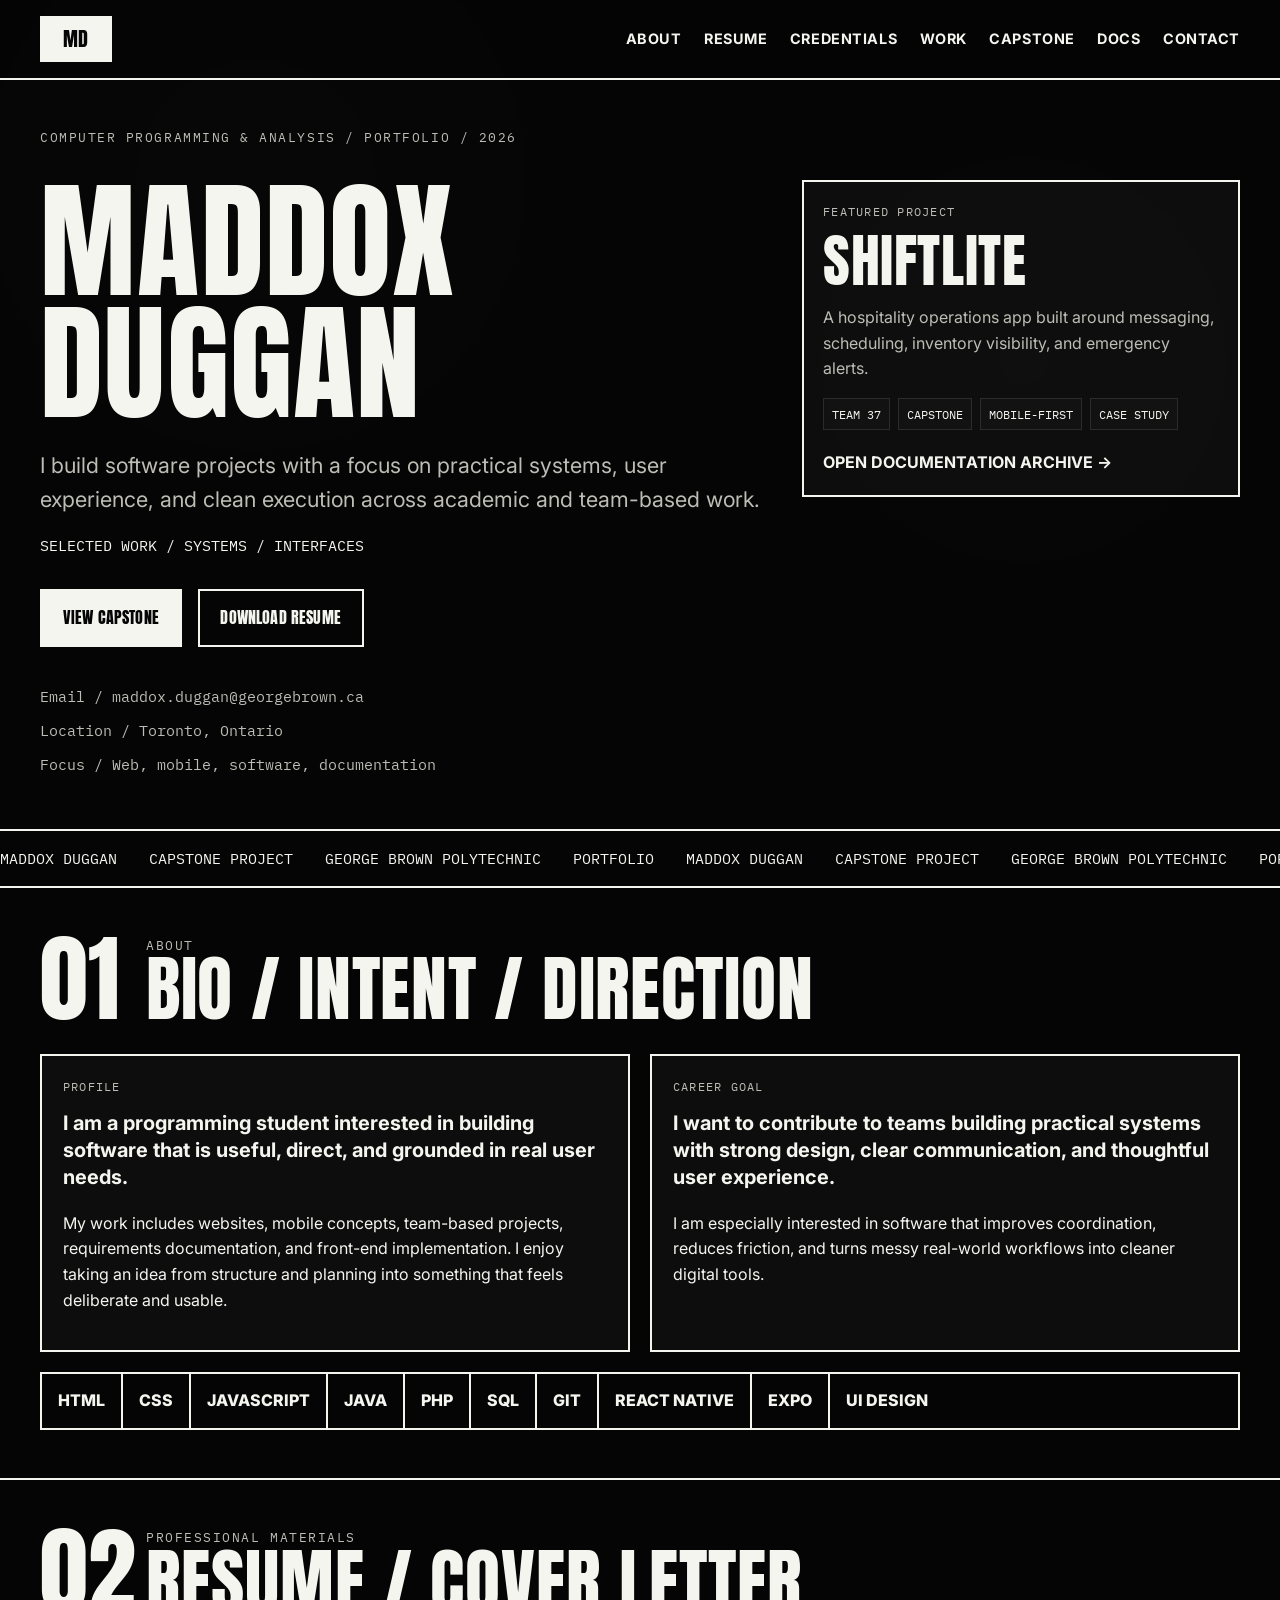
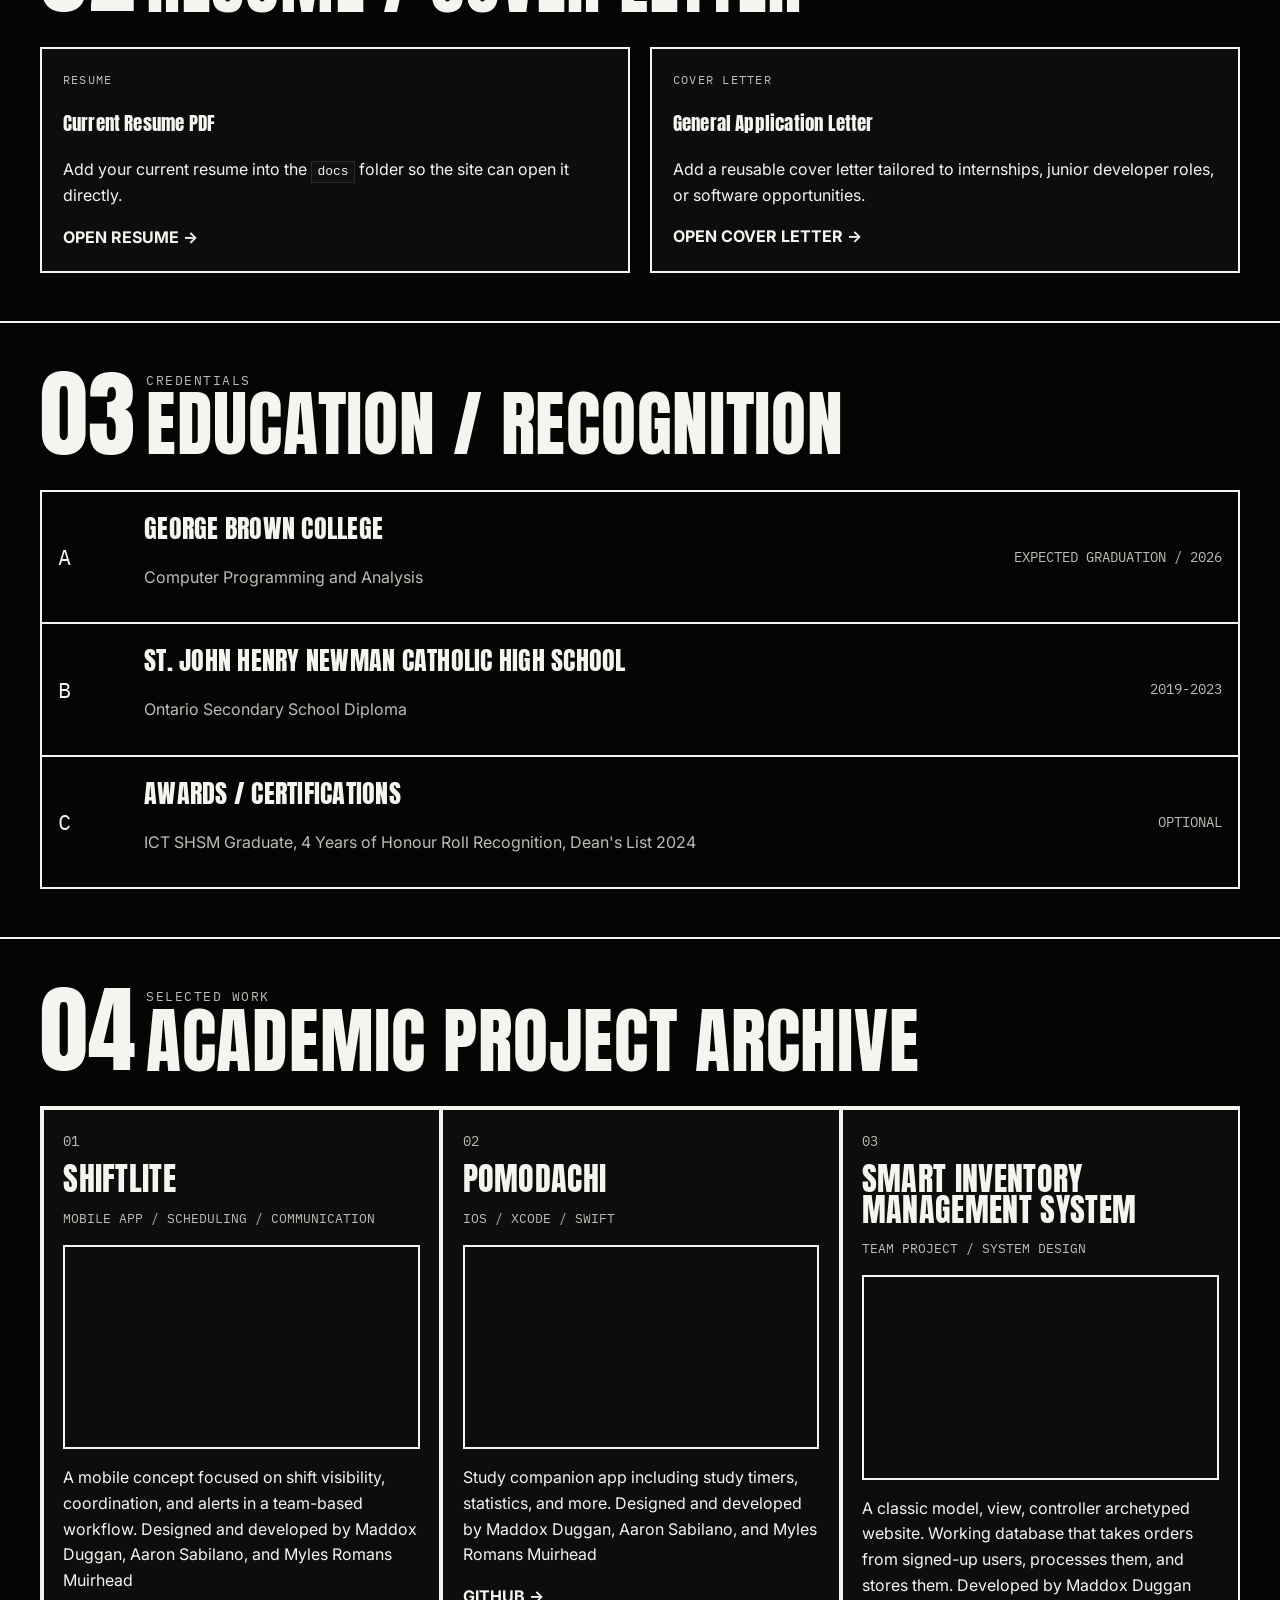
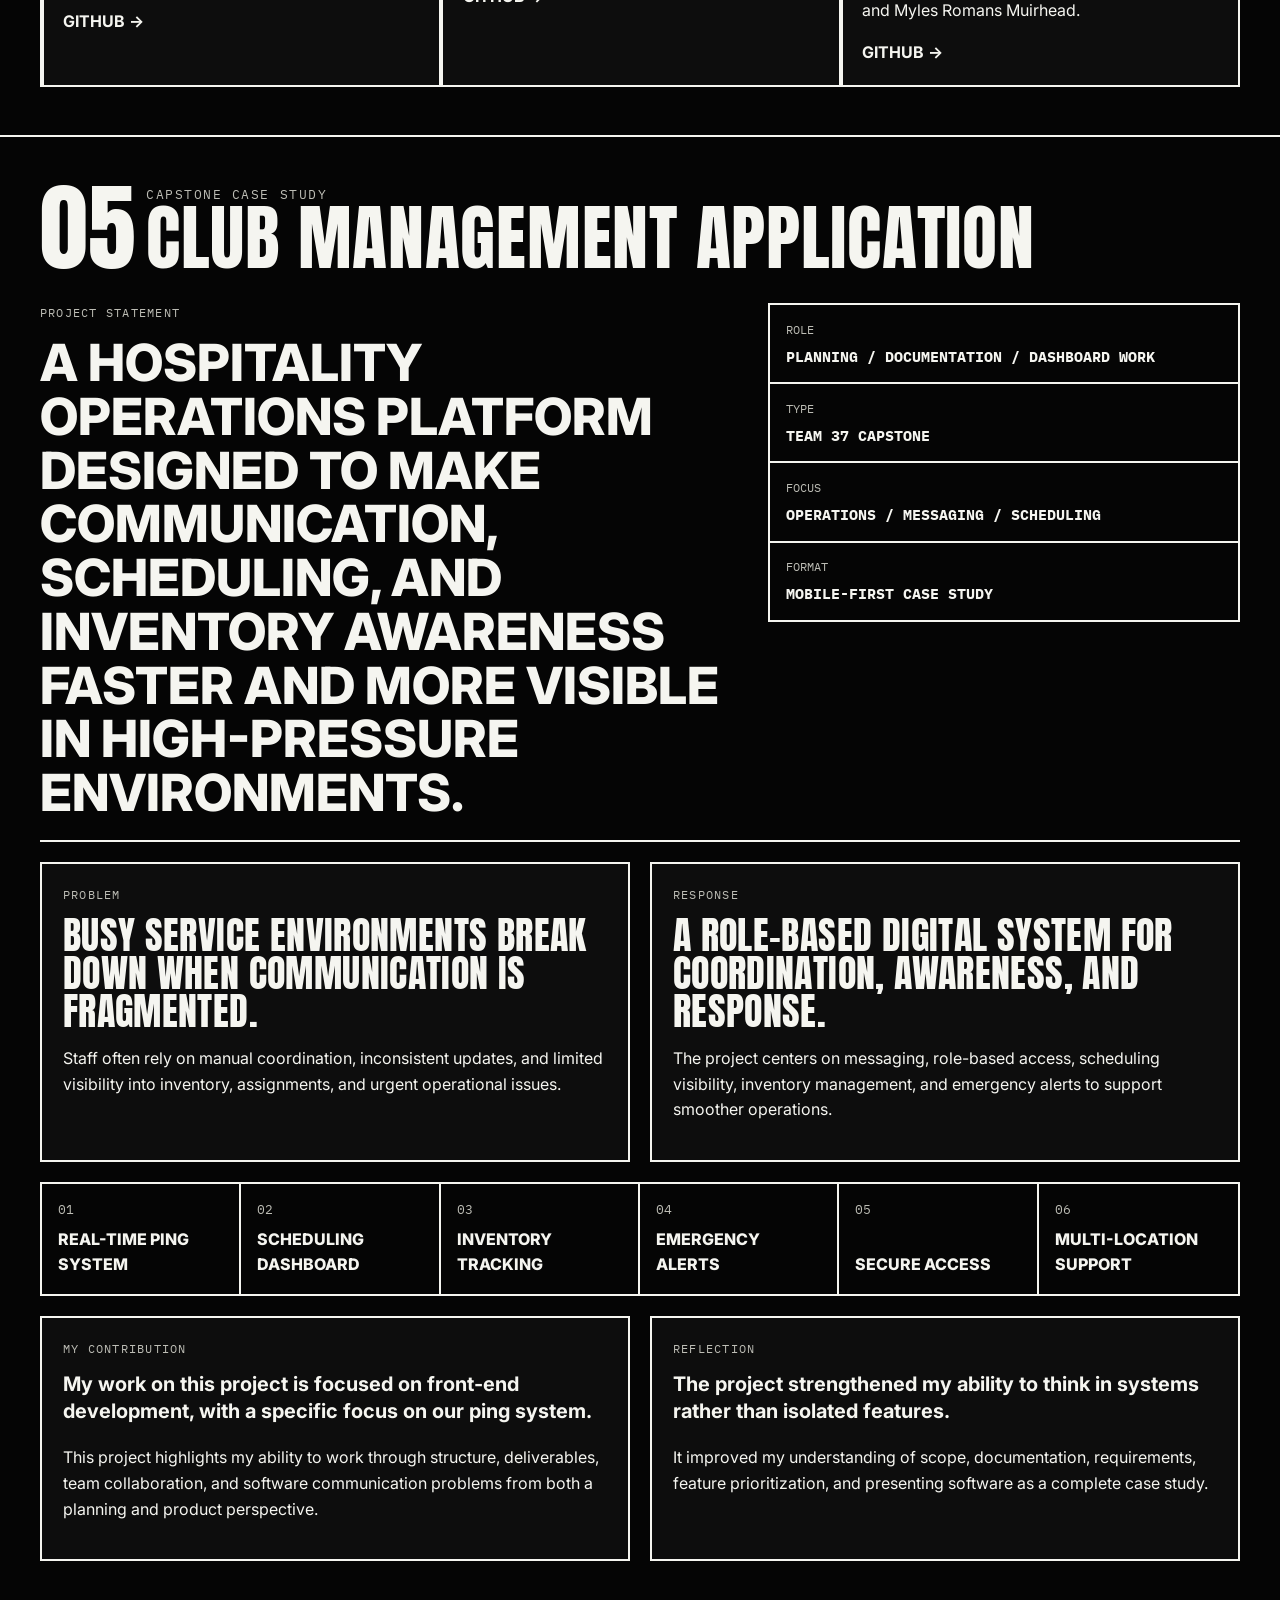
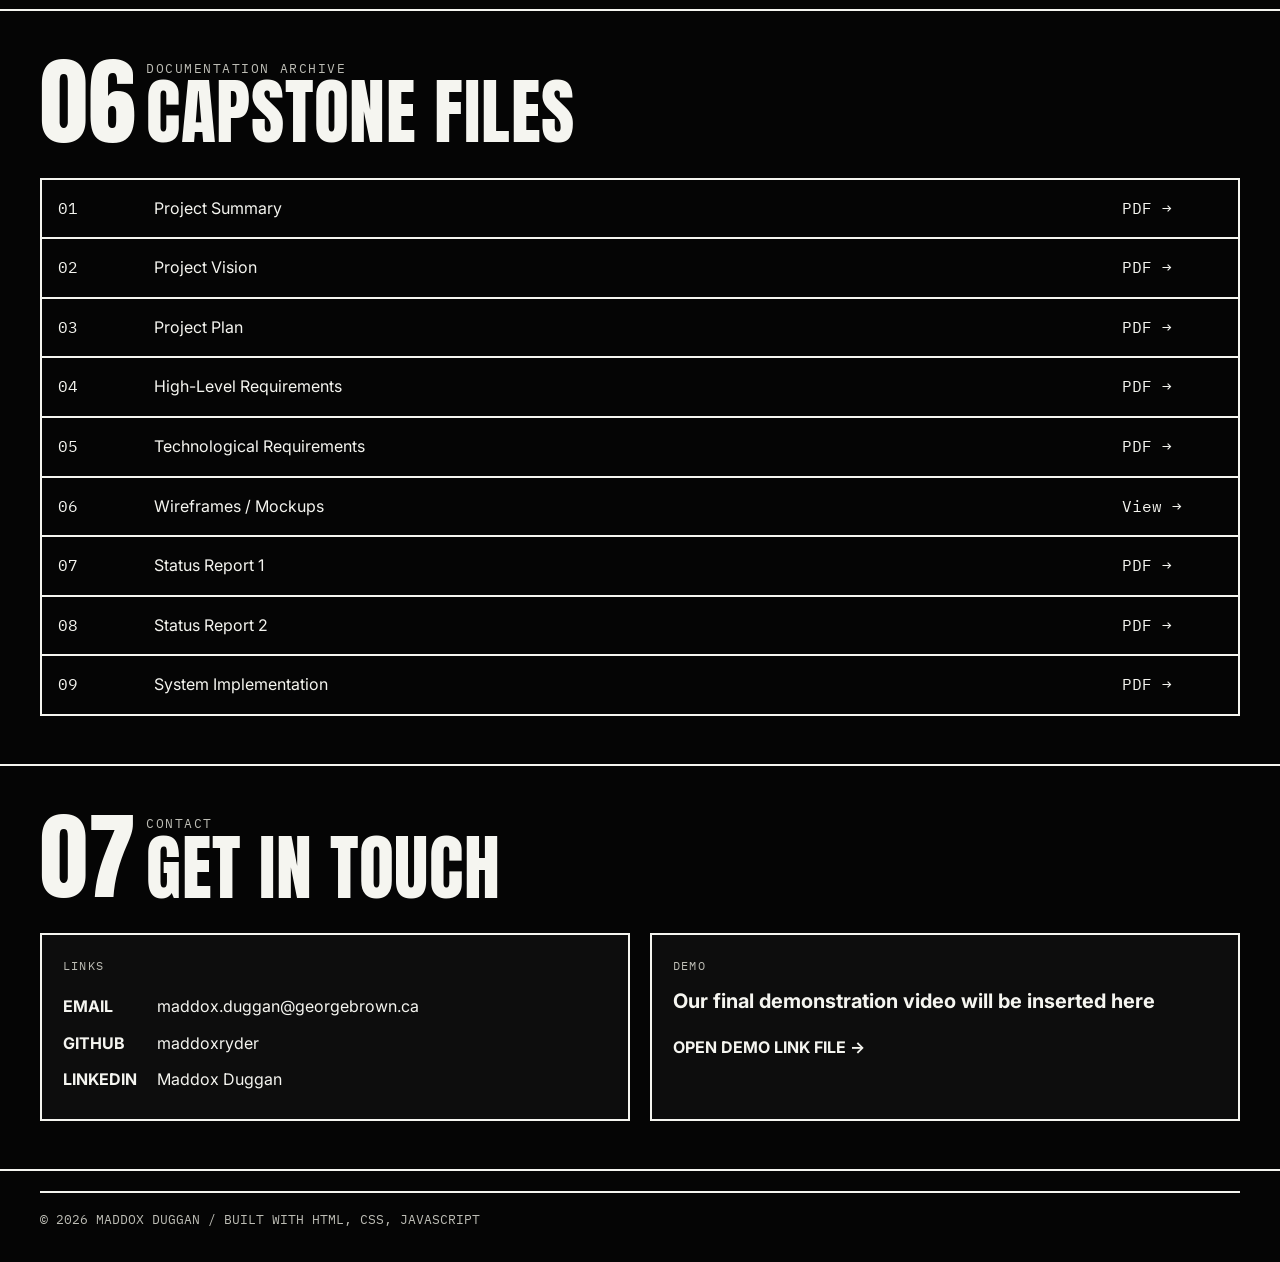
==== commit 52a82fe7: "adding embedded videos test" ====
--- a/index.html
+++ b/index.html
@@ -6,7 +6,7 @@
     <title>Maddox Duggan | Portfolio</title>
     <meta
             name="description"
-            content="Brutalist black-and-white portfolio for Maddox Duggan featuring capstone work, academic projects, and professional materials."
+            content="Maddox Duggan's portfolio"
     />
 
     <link rel="preconnect" href="https://fonts.googleapis.com" />
@@ -266,10 +266,19 @@
             </div>
 
             <div class="work-grid">
+
                 <article class="work-card reveal">
                     <p class="work-index mono">01</p>
                     <h3>ShiftLite</h3>
                     <p class="mono small-meta">Mobile App / Scheduling / Communication</p>
+                    <div class="video-embed">
+                        <iframe
+                                src="https://www.youtube.com/embed/YOUR_VIDEO_ID"
+                                title="ShiftLite Demo (when finished)"
+                                frameborder="0"
+                                allowfullscreen
+                        ></iframe>
+                    </div>
                     <p>
                         A mobile concept focused on shift visibility, coordination,
                         and alerts in a team-based workflow. Designed and developed by Maddox Duggan, Aaron Sabilano,
@@ -282,6 +291,14 @@
                     <p class="work-index mono">02</p>
                     <h3>Pomodachi</h3>
                     <p class="mono small-meta">iOS / XCode / Swift</p>
+                    <div class="video-embed">
+                        <iframe
+                                src="https://www.youtube.com/watch?v=ACabNdfPxbQ"
+                                title="Pomodachi Demo"
+                                frameborder="0"
+                                allowfullscreen
+                        ></iframe>
+                    </div>
                     <p>
                         Study companion app including study timers, statistics, and more. Designed and developed by Maddox Duggan, Aaron Sabilano,
                          and Myles Romans Muirhead
@@ -293,6 +310,14 @@
                     <p class="work-index mono">03</p>
                     <h3>Smart Inventory Management System</h3>
                     <p class="mono small-meta">Team Project / System Design</p>
+                    <div class="video-embed">
+                        <iframe
+                                src="https://www.youtube.com/watch?v=Ko0347CVtpc"
+                                title="Smart Inventory System"
+                                frameborder="0"
+                                allowfullscreen
+                        ></iframe>
+                    </div>
                     <p>
                         A classic model, view, controller archetyped website. Working database that takes orders from signed-up users, processes them, and stores them.
                         Developed by Maddox Duggan and Myles Romans Muirhead.
--- a/css/styles.css
+++ b/css/styles.css
@@ -658,6 +658,22 @@
     transform: translateY(0);
 }
 
+.video-embed {
+    position: relative;
+    width: 100%;
+    padding-top: 56.25%; /* 16:9 ratio */
+    margin: 1rem 0;
+    border: 2px solid var(--line-strong);
+}
+
+.video-embed iframe {
+    position: absolute;
+    top: 0;
+    left: 0;
+    width: 100%;
+    height: 100%;
+}
+
 @media (max-width: 1100px) {
     .hero-grid,
     .capstone-case .case-hero,
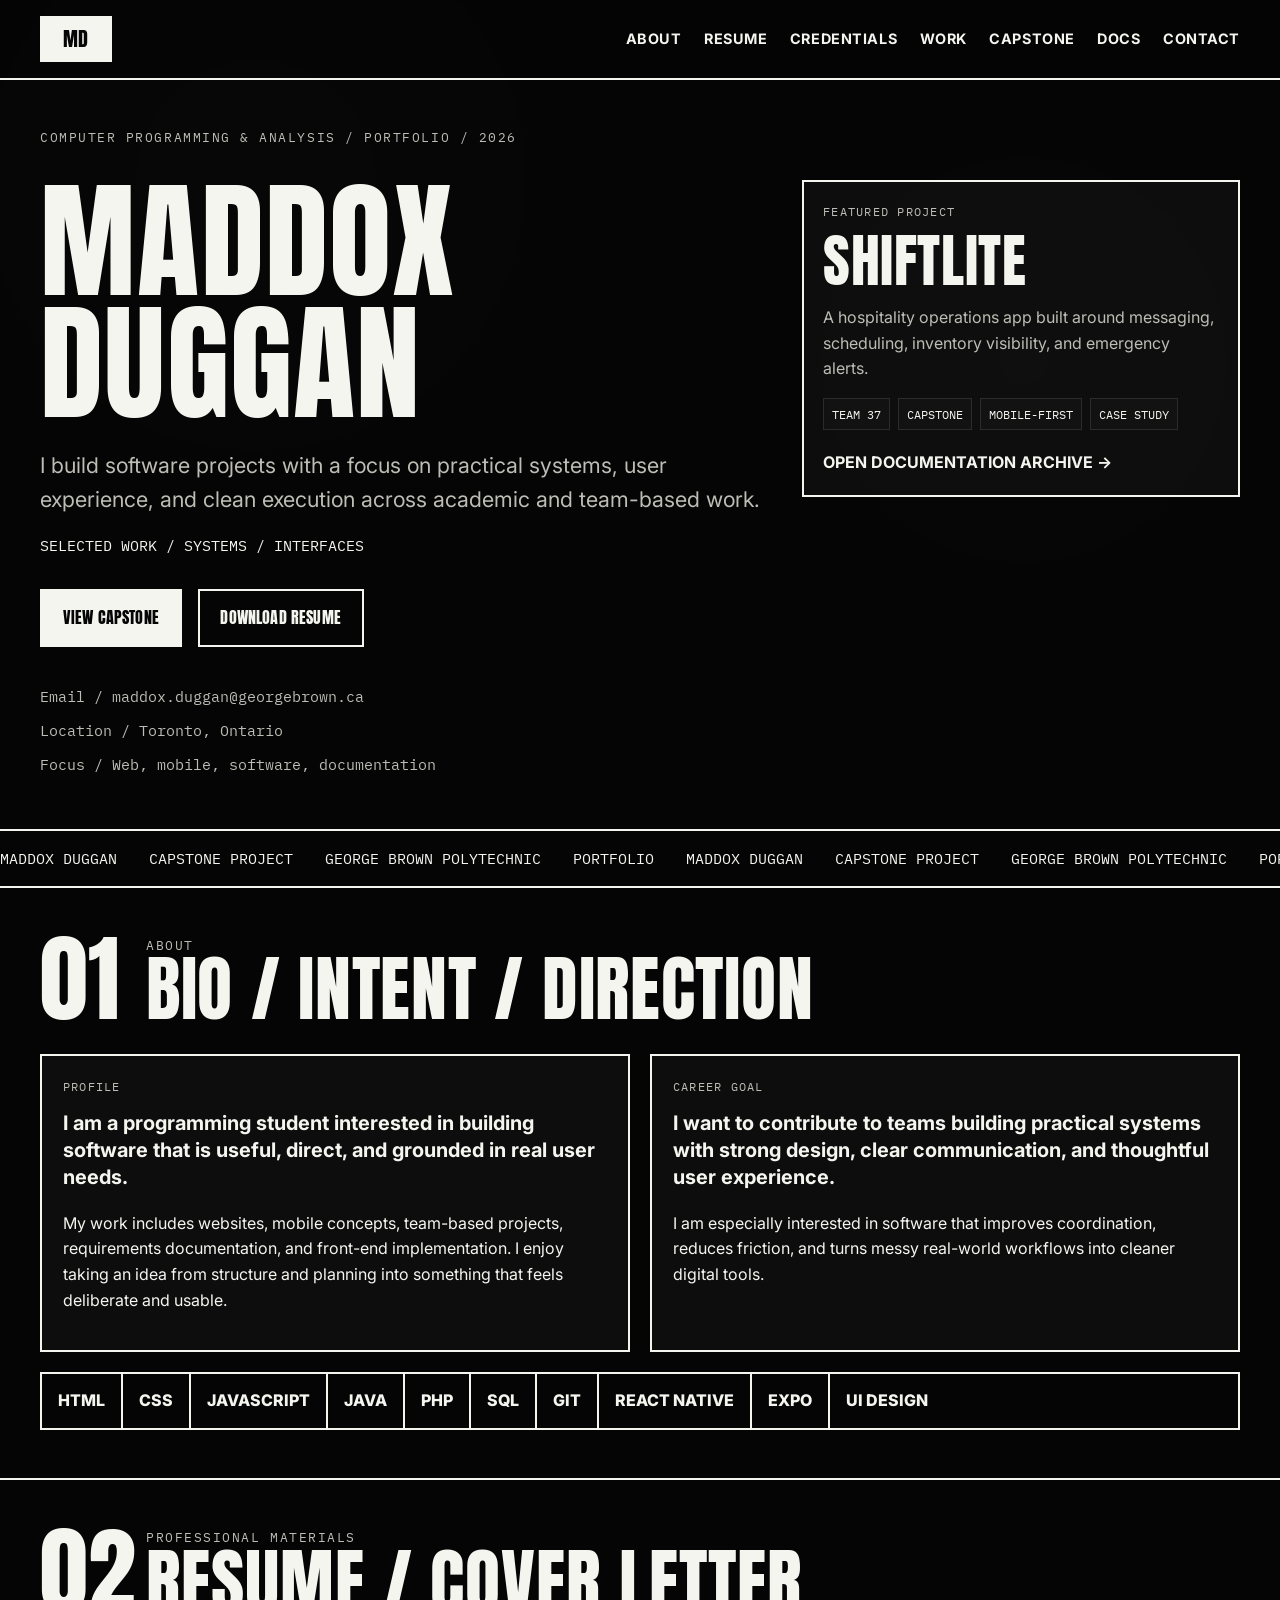
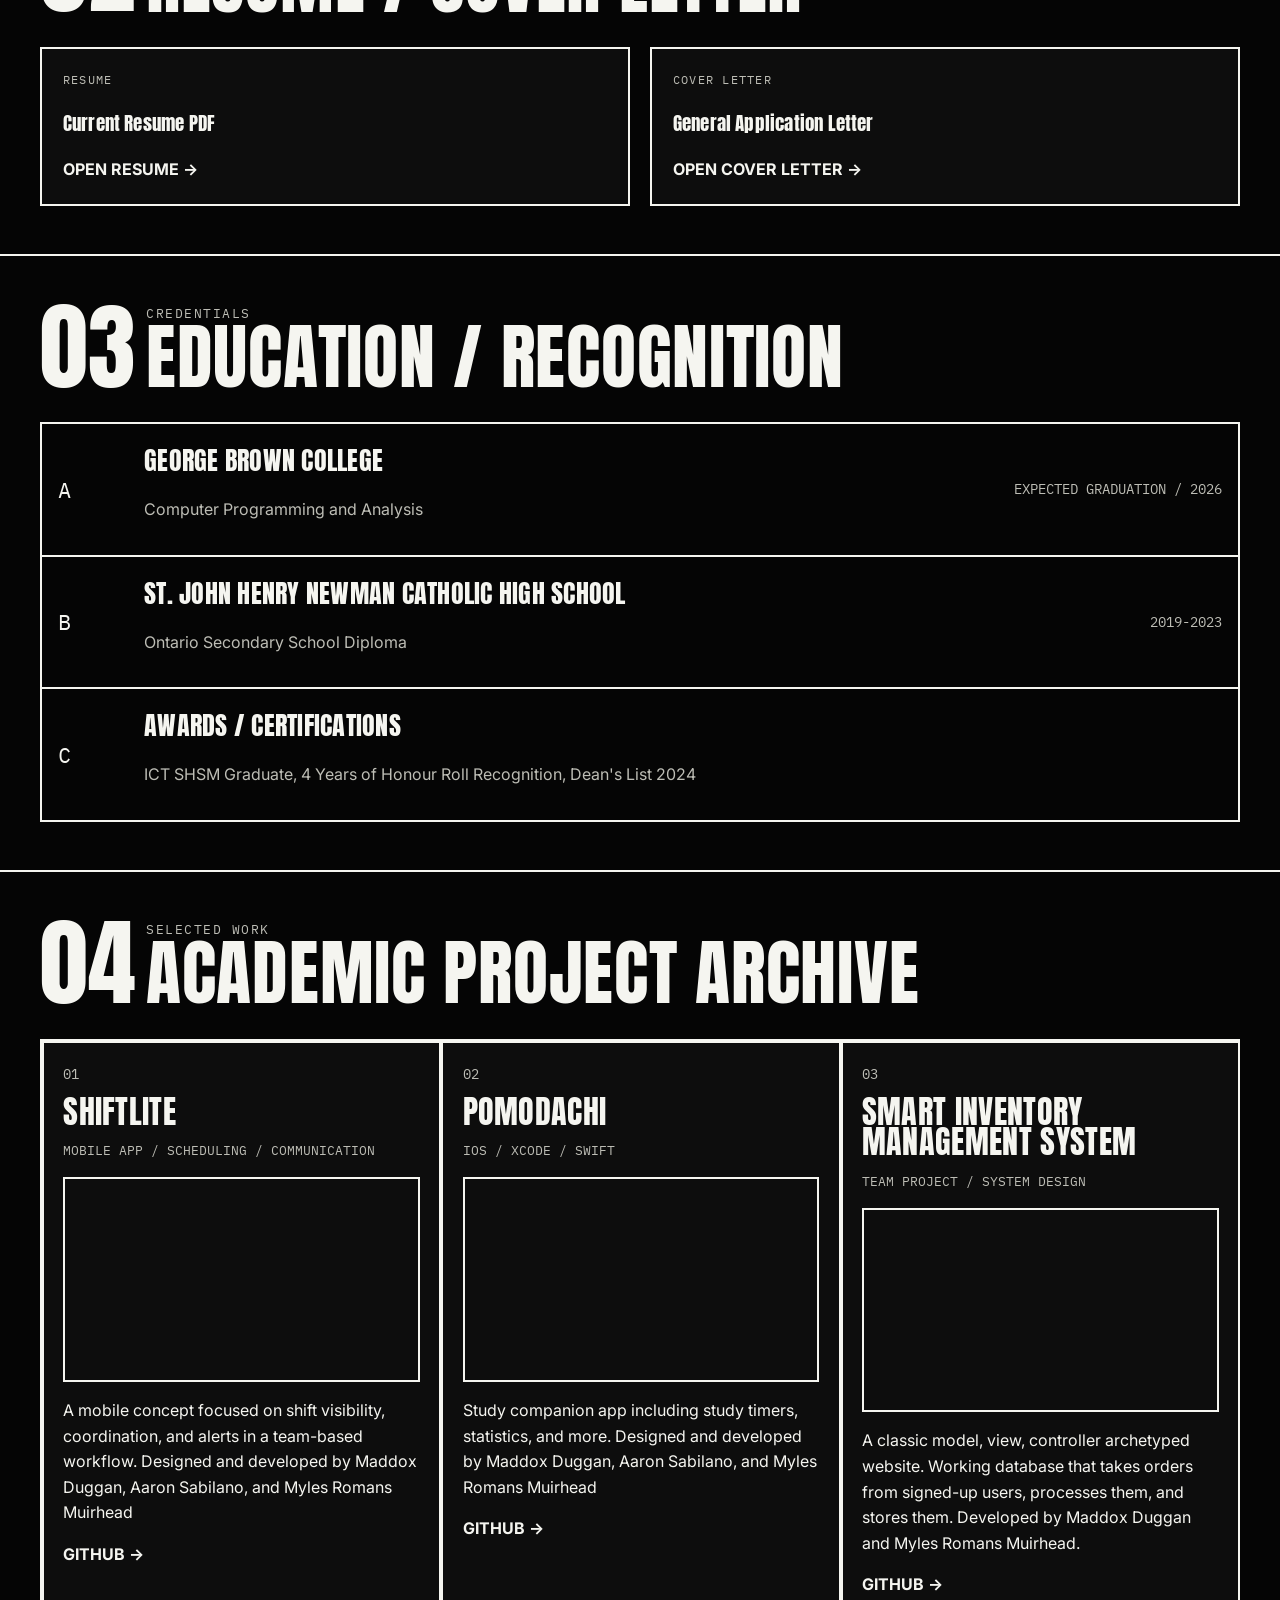
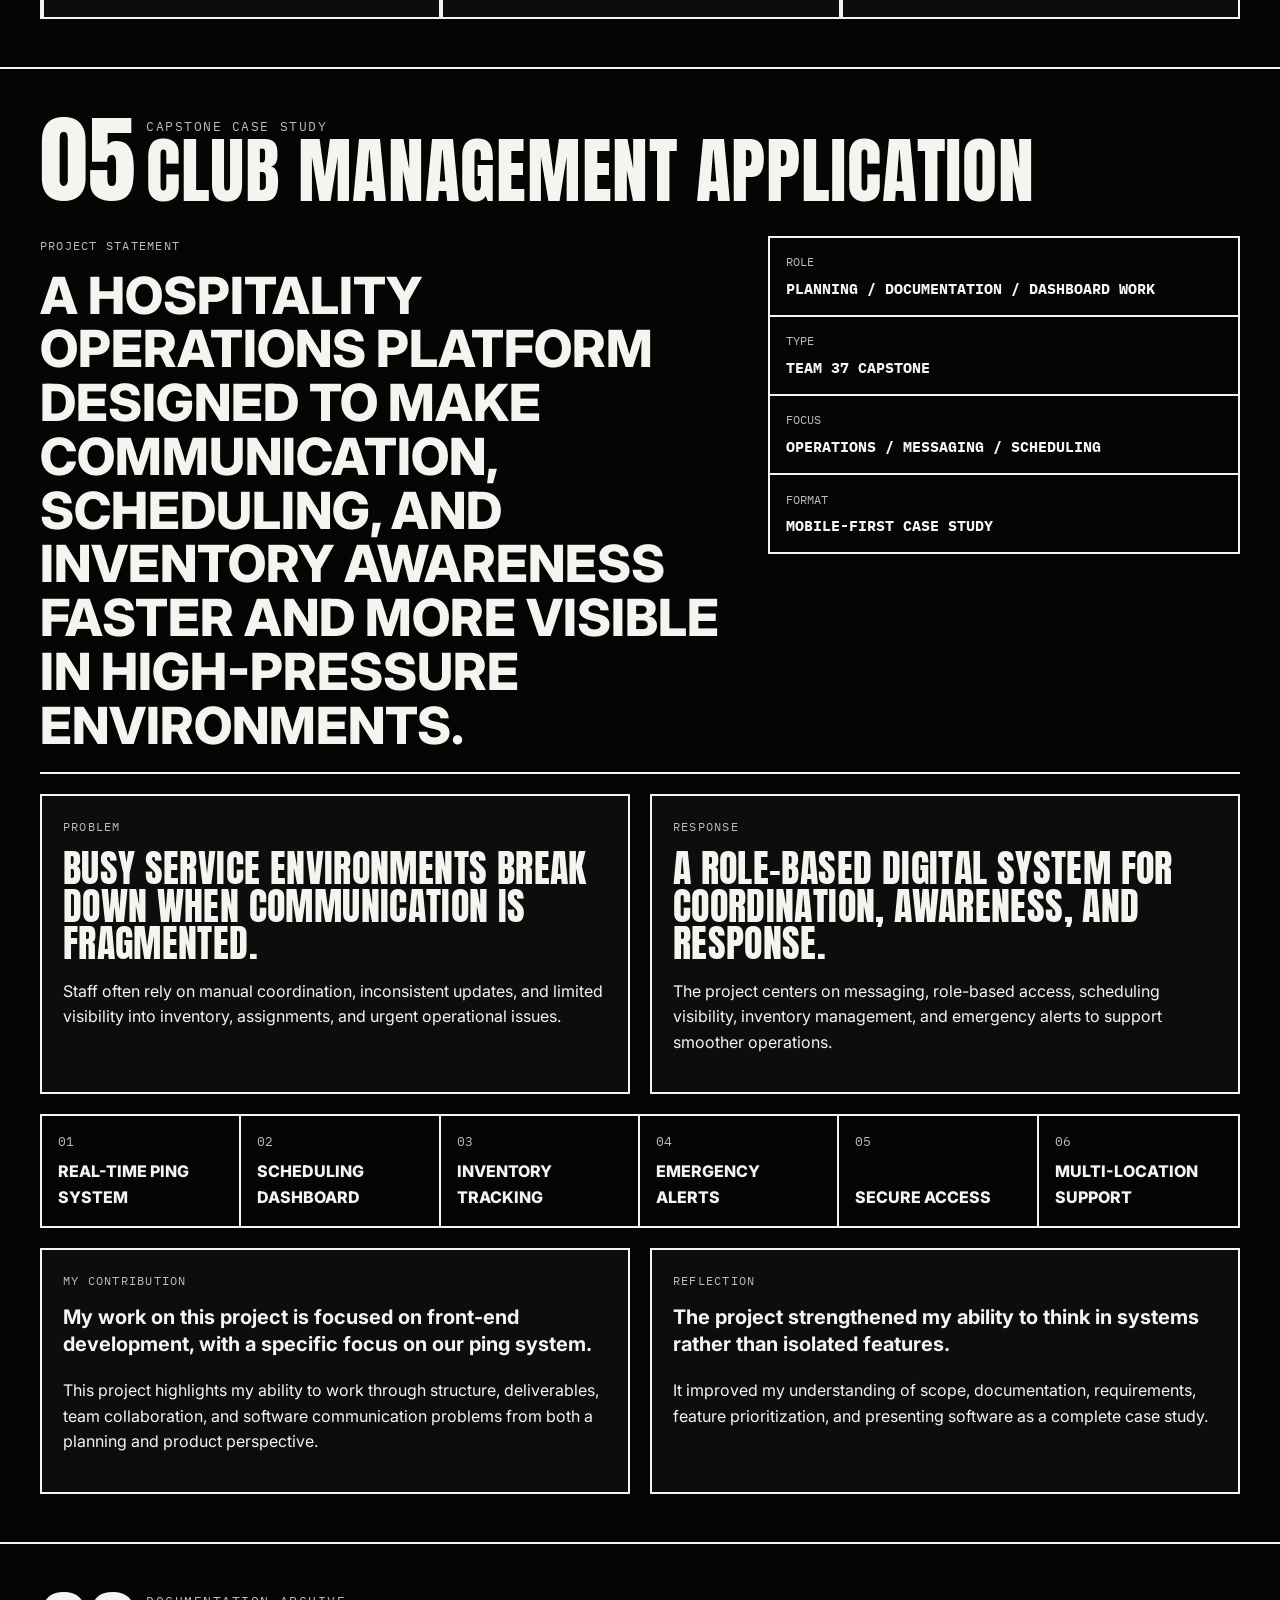
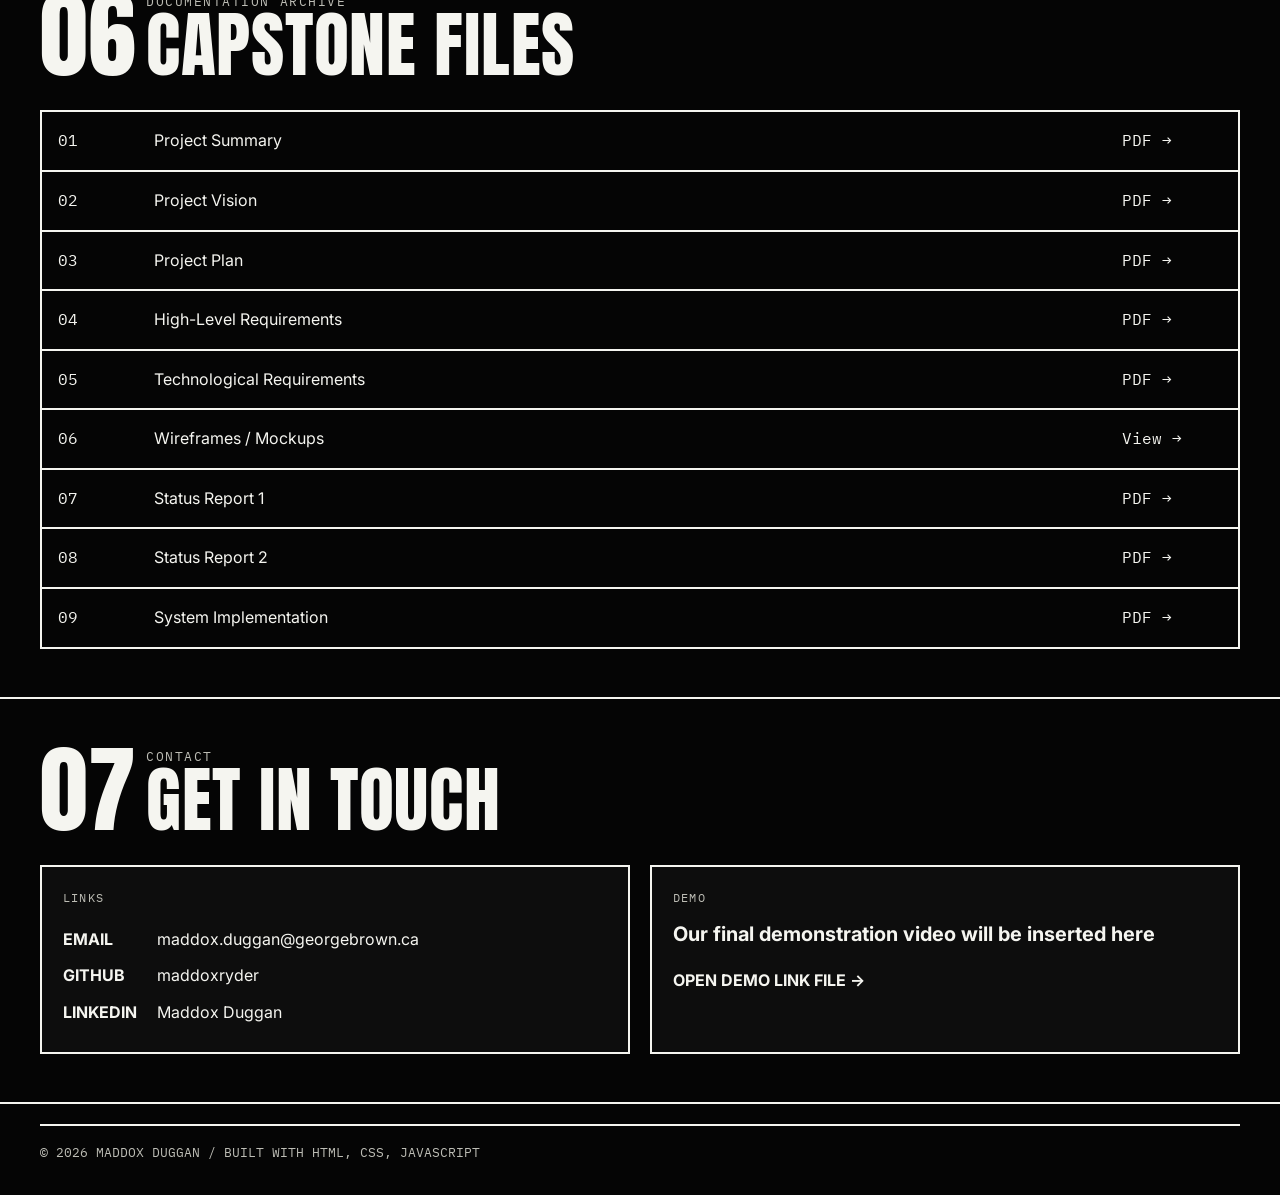
==== commit 59094354: "resume commit" ====
--- a/index.html
+++ b/index.html
@@ -71,7 +71,7 @@
 
                     <div class="hero-actions">
                         <a class="btn btn-primary" href="#capstone">View Capstone</a>
-                        <a class="btn btn-secondary" href="docs/resume.pdf" target="_blank">Download Resume</a>
+                        <a class="btn btn-secondary" href="docs/MaddoxDuggan%20Resume%202026.pdf" target="_blank">Download Resume</a>
                     </div>
 
                     <ul class="hero-meta mono">
@@ -107,6 +107,22 @@
     <section class="marquee-section">
         <div class="marquee">
             <div class="marquee-track mono">
+                <span>MADDOX DUGGAN</span>
+                <span>CAPSTONE PROJECT</span>
+                <span>GEORGE BROWN POLYTECHNIC</span>
+                <span>PORTFOLIO</span>
+                <span>MADDOX DUGGAN</span>
+                <span>CAPSTONE PROJECT</span>
+                <span>GEORGE BROWN POLYTECHNIC</span>
+                <span>PORTFOLIO</span>
+                <span>MADDOX DUGGAN</span>
+                <span>CAPSTONE PROJECT</span>
+                <span>GEORGE BROWN POLYTECHNIC</span>
+                <span>PORTFOLIO</span>
+                <span>MADDOX DUGGAN</span>
+                <span>CAPSTONE PROJECT</span>
+                <span>GEORGE BROWN POLYTECHNIC</span>
+                <span>PORTFOLIO</span>
                 <span>MADDOX DUGGAN</span>
                 <span>CAPSTONE PROJECT</span>
                 <span>GEORGE BROWN POLYTECHNIC</span>
@@ -194,20 +210,14 @@
                 <div class="brutal-card reveal">
                     <p class="card-kicker mono">Resume</p>
                     <h3>Current Resume PDF</h3>
-                    <p>
-                        Add your current resume into the <code>docs</code> folder so the site
-                        can open it directly.
-                    </p>
-                    <a class="text-link" href="docs/resume.pdf" target="_blank">Open Resume →</a>
+
+                    <a class="text-link" href="docs/MaddoxDuggan%20Resume%202026.pdf" target="_blank">Open Resume →</a>
                 </div>
 
                 <div class="brutal-card reveal">
                     <p class="card-kicker mono">Cover Letter</p>
                     <h3>General Application Letter</h3>
-                    <p>
-                        Add a reusable cover letter tailored to internships, junior developer
-                        roles, or software opportunities.
-                    </p>
+
                     <a class="text-link" href="docs/cover-letter.pdf" target="_blank">Open Cover Letter →</a>
                 </div>
             </div>
@@ -249,7 +259,6 @@
                         <h3>Awards / Certifications</h3>
                         <p>ICT SHSM Graduate, 4 Years of Honour Roll Recognition, Dean's List 2024</p>
                     </div>
-                    <div class="row-meta mono">Optional</div>
                 </div>
             </div>
         </div>
@@ -292,12 +301,7 @@
                     <h3>Pomodachi</h3>
                     <p class="mono small-meta">iOS / XCode / Swift</p>
                     <div class="video-embed">
-                        <iframe
-                                src="https://www.youtube.com/watch?v=ACabNdfPxbQ"
-                                title="Pomodachi Demo"
-                                frameborder="0"
-                                allowfullscreen
-                        ></iframe>
+                        <iframe width="560" height="315" src="https://www.youtube.com/embed/ACabNdfPxbQ?si=AmWzT7-mzGqPZQOk" title="YouTube video player" frameborder="0" allow="accelerometer; autoplay; clipboard-write; encrypted-media; gyroscope; picture-in-picture; web-share" referrerpolicy="strict-origin-when-cross-origin" allowfullscreen></iframe>
                     </div>
                     <p>
                         Study companion app including study timers, statistics, and more. Designed and developed by Maddox Duggan, Aaron Sabilano,
@@ -311,12 +315,7 @@
                     <h3>Smart Inventory Management System</h3>
                     <p class="mono small-meta">Team Project / System Design</p>
                     <div class="video-embed">
-                        <iframe
-                                src="https://www.youtube.com/watch?v=Ko0347CVtpc"
-                                title="Smart Inventory System"
-                                frameborder="0"
-                                allowfullscreen
-                        ></iframe>
+                        <iframe width="560" height="315" src="https://www.youtube.com/embed/Ko0347CVtpc?si=iMszgSy3O-w9th4d" title="YouTube video player" frameborder="0" allow="accelerometer; autoplay; clipboard-write; encrypted-media; gyroscope; picture-in-picture; web-share" referrerpolicy="strict-origin-when-cross-origin" allowfullscreen></iframe>
                     </div>
                     <p>
                         A classic model, view, controller archetyped website. Working database that takes orders from signed-up users, processes them, and stores them.
